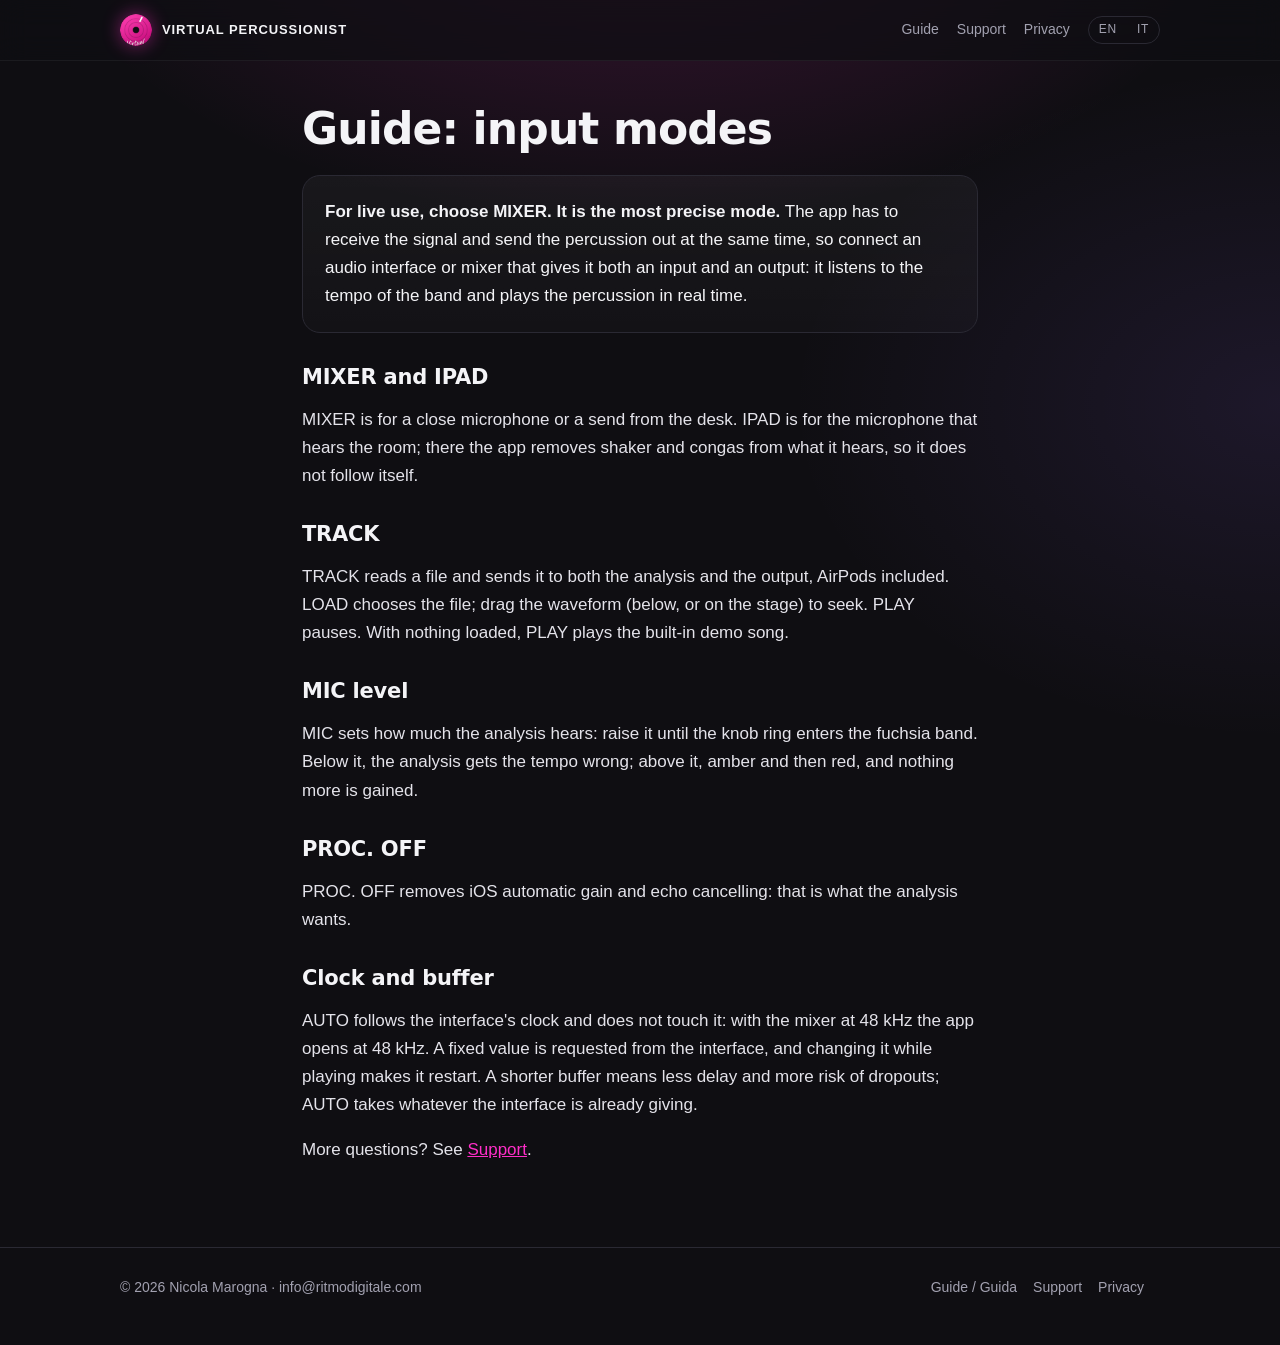
==== guide/index.html @ bab44a33 "Redesign: dark landing with logo and animated beat dots, shared style for privacy, support and guide" ====
<!doctype html>
<html lang="en">
<head>
<meta charset="utf-8">
<meta name="viewport" content="width=device-width, initial-scale=1, viewport-fit=cover">
<meta name="color-scheme" content="dark">
<meta name="theme-color" content="#0f0e12">
<title>Guide - Virtual Percussionist</title>
<meta name="description" content="How to use Virtual Percussionist: input modes, MIXER for live, levels, clock and buffer.">
<meta property="og:type" content="website">
<meta property="og:title" content="Guide - Virtual Percussionist">
<meta property="og:description" content="How to use Virtual Percussionist: input modes, MIXER for live, levels, clock and buffer.">
<meta property="og:image" content="https://virtualpercussionist.it/assets/og.png">
<meta name="twitter:card" content="summary_large_image">
<link rel="icon" type="image/png" href="../favicon.png">
<link rel="apple-touch-icon" href="../apple-touch-icon.png">
<link rel="stylesheet" href="../style.css">
<script src="../lang.js"></script>
</head>
<body>
<header class="top">
  <a class="brand" href="../"><img src="../assets/mark.png" width="32" height="32" alt=""><span>VIRTUAL PERCUSSIONIST</span></a>
  <nav>
    <a href="../guide/"><span class="en">Guide</span><span class="it">Guida</span></a>
    <a href="../support/"><span class="en">Support</span><span class="it">Assistenza</span></a>
    <a href="../privacy/">Privacy</a>
    <span class="lang"><a href="#" data-lang="en">EN</a><a href="#" data-lang="it">IT</a></span>
  </nav>
</header>
<main>
<article>
<div class="en">
  <h1>Guide: input modes</h1>
  <div class="card">
    <strong>For live use, choose MIXER. It is the most precise mode.</strong> The app has to receive the signal and send the percussion out at the same time, so connect an audio interface or mixer that gives it both an input and an output: it listens to the tempo of the band and plays the percussion in real time.
  </div>
  <h2>MIXER and IPAD</h2>
  <p>MIXER is for a close microphone or a send from the desk. IPAD is for the microphone that hears the room; there the app removes shaker and congas from what it hears, so it does not follow itself.</p>
  <h2>TRACK</h2>
  <p>TRACK reads a file and sends it to both the analysis and the output, AirPods included. LOAD chooses the file; drag the waveform (below, or on the stage) to seek. PLAY pauses. With nothing loaded, PLAY plays the built-in demo song.</p>
  <h2>MIC level</h2>
  <p>MIC sets how much the analysis hears: raise it until the knob ring enters the fuchsia band. Below it, the analysis gets the tempo wrong; above it, amber and then red, and nothing more is gained.</p>
  <h2>PROC. OFF</h2>
  <p>PROC. OFF removes iOS automatic gain and echo cancelling: that is what the analysis wants.</p>
  <h2>Clock and buffer</h2>
  <p>AUTO follows the interface's clock and does not touch it: with the mixer at 48 kHz the app opens at 48 kHz. A fixed value is requested from the interface, and changing it while playing makes it restart. A shorter buffer means less delay and more risk of dropouts; AUTO takes whatever the interface is already giving.</p>
  <p>More questions? See <a href="../support/">Support</a>.</p>
</div>
<div class="it">
  <h1>Guida: modalità d'ingresso</h1>
  <div class="card">
    <strong>Per il live scegli MIXER. È la modalità più precisa.</strong> L'app deve ricevere il segnale e inviare il suono delle percussioni nello stesso momento, quindi collega un'interfaccia audio o un mixer che le dia sia un ingresso sia un'uscita: ascolta il tempo della band e manda le percussioni in tempo reale.
  </div>
  <h2>MIXER e IPAD</h2>
  <p>MIXER è per un microfono vicino o una mandata del banco. IPAD è per il microfono che sente la stanza; qui l'app toglie shaker e conga da quello che ascolta, per non seguire se stessa.</p>
  <h2>BRANO</h2>
  <p>BRANO legge un file e lo manda sia all'analisi sia all'uscita, anche nelle AirPods. CARICA sceglie il file; l'onda (sotto, o sul palco) si trascina per saltare. PLAY mette in pausa. Con niente caricato, PLAY suona il brano di prova incluso.</p>
  <h2>Livello MIC</h2>
  <p>MIC regola quanto sente l'analisi: alzalo finché l'anello del knob entra nella fascia fucsia. Sotto, l'analisi sbaglia il tempo; sopra, ambra e poi rosso, e non guadagna più niente.</p>
  <h2>ELAB. OFF</h2>
  <p>ELAB. OFF toglie guadagno automatico ed eco di iOS: è quello che vuole l'analisi.</p>
  <h2>Clock e buffer</h2>
  <p>AUTO segue il clock dell'interfaccia e non lo tocca: con il mixer a 48 kHz l'app si apre a 48 kHz. Un valore fisso lo chiede all'interfaccia, e cambiarlo mentre suona la fa ripartire. Un buffer più corto significa meno ritardo e più rischio di buchi; AUTO prende quello che l'interfaccia sta già dando.</p>
  <p>Altre domande? Vedi <a href="../support/">Assistenza</a>.</p>
</div>
</article>
</main>
<footer>
  <div>&copy; 2026 Nicola Marogna &middot; <a href="mailto:info@ritmodigitale.com">info@ritmodigitale.com</a></div>
  <div><a href="../guide/">Guide / Guida</a><a href="../support/">Support</a><a href="../privacy/">Privacy</a></div>
</footer>
</body>
</html>
---- style.css ----
:root {
  --bg:#0f0e12; --bg2:#14131a; --panel:#18171f; --line:#2a2933; --text:#f4f4f7; --mute:#a2a1b0;
  --brand:#ff2ec8; --brand-dim:#a3197f; --violet:#9b6bff; --green:#34d17a;
  --radius:18px;
}
* { box-sizing: border-box; }
html { -webkit-text-size-adjust:100%; scroll-behavior:smooth; background:var(--bg); }
body { margin:0; color:var(--text); background:var(--bg);
  font:17px/1.65 -apple-system,BlinkMacSystemFont,"SF Pro Text","Segoe UI",Roboto,Helvetica,Arial,sans-serif;
  background-image:
    radial-gradient(900px 520px at 50% -140px, rgba(255,46,200,.20), transparent 70%),
    radial-gradient(700px 480px at 100% 30%, rgba(155,107,255,.10), transparent 70%); background-repeat:no-repeat; }
a { color:var(--brand); }
img { max-width:100%; height:auto; }
.wrap { max-width:1040px; margin:0 auto; padding:0 22px; }

/* header */
.top { position:sticky; top:0; z-index:5; display:flex; align-items:center; justify-content:space-between; gap:16px;
  padding:14px max(22px,calc((100vw - 1040px)/2)); background:rgba(15,14,18,.72); backdrop-filter:blur(14px); -webkit-backdrop-filter:blur(14px);
  border-bottom:1px solid rgba(255,255,255,.06); }
.brand { display:flex; align-items:center; gap:10px; color:var(--text); text-decoration:none; font-weight:700; letter-spacing:.07em; font-size:13px; }
.brand img { border-radius:50%; box-shadow:0 0 18px rgba(255,46,200,.45); }
.top nav { display:flex; align-items:center; gap:18px; font-size:14px; }
.top nav a { color:var(--mute); text-decoration:none; }
.top nav a:hover { color:var(--text); }
.lang { display:inline-flex; border:1px solid var(--line); border-radius:999px; overflow:hidden; }
.lang a { padding:3px 10px; font-size:12px; letter-spacing:.06em; }
.lang a:hover { background:rgba(255,255,255,.06); }
@media (max-width:620px){ .top nav a:not([data-lang]) { display:none; } .brand span { font-size:11px; } }

/* hero */
.hero { text-align:center; padding:44px 0 28px; position:relative; }
.logo { width:min(520px,86vw); aspect-ratio:1; margin:0 auto; display:block;
  -webkit-mask-image:radial-gradient(closest-side,#000 74%,transparent 100%); mask-image:radial-gradient(closest-side,#000 74%,transparent 100%);
  animation:breathe 4.5s ease-in-out infinite; }
@keyframes breathe { 0%,100% { filter:drop-shadow(0 0 34px rgba(255,46,200,.22)); transform:scale(1); }
                     50%     { filter:drop-shadow(0 0 60px rgba(255,46,200,.42)); transform:scale(1.015); } }

/* the four quarters: a ball hopping across them, as in the app's launch screen (125 BPM) */
.beats { --step:58px; position:relative; width:calc(var(--step)*3 + 18px); height:64px; margin:-34px auto 8px; }
.beats i { position:absolute; bottom:8px; width:14px; height:14px; border-radius:50%; background:rgba(255,255,255,.14);
  animation:pulse 1.92s linear infinite; }
.beats i:nth-child(1) { left:0; width:18px; height:18px; bottom:6px; animation-delay:0s; }
.beats i:nth-child(2) { left:var(--step); animation-delay:.48s; }
.beats i:nth-child(3) { left:calc(var(--step)*2); animation-delay:.96s; }
.beats i:nth-child(4) { left:calc(var(--step)*3); animation-delay:1.44s; }
@keyframes pulse { 0% { background:var(--brand); box-shadow:0 0 22px var(--brand); transform:scale(1.55); }
                   22%,100% { background:rgba(255,255,255,.14); box-shadow:none; transform:scale(1); } }
.ball-x { position:absolute; left:0; bottom:8px; width:14px; height:14px; animation:ballx 1.92s linear infinite; }
.ball { display:block; width:14px; height:14px; border-radius:50%; background:#fff; box-shadow:0 0 16px 4px rgba(255,46,200,.75); animation:bounce .48s infinite; }
@keyframes ballx { 0% { transform:translateX(0); animation-timing-function:ease-in-out; }
                   25% { transform:translateX(var(--step)); animation-timing-function:ease-in-out; }
                   50% { transform:translateX(calc(var(--step)*2)); animation-timing-function:ease-in-out; }
                   75% { transform:translateX(calc(var(--step)*3)); animation-timing-function:ease-in-out; }
                   100% { transform:translateX(0); } }
@keyframes bounce { 0% { transform:translateY(0); animation-timing-function:cubic-bezier(.2,.7,.4,1); }
                    50% { transform:translateY(-28px); animation-timing-function:cubic-bezier(.6,0,.8,.3); }
                    100% { transform:translateY(0); } }
h1 { font:800 clamp(34px,6.4vw,60px)/1.08 "Futura","Avenir Next","SF Pro Display",system-ui,sans-serif; letter-spacing:-.02em; margin:26px auto 14px; max-width:16ch; }
h1 em { font-style:normal; background:linear-gradient(90deg,var(--brand),var(--violet)); -webkit-background-clip:text; background-clip:text; color:transparent; }
.lead { color:var(--mute); font-size:clamp(18px,2.4vw,22px); max-width:34em; margin:0 auto 26px; }
.cta { display:inline-flex; align-items:center; gap:10px; padding:14px 26px; border-radius:999px; font-weight:700; text-decoration:none; color:#fff;
  background:linear-gradient(180deg,#ff4fd2,#e0129f); box-shadow:0 10px 34px rgba(255,46,200,.38),inset 0 1px 0 rgba(255,255,255,.35); }
.chips { display:flex; flex-wrap:wrap; gap:10px; justify-content:center; margin:22px 0 0; padding:0; list-style:none; }
.chips li { padding:6px 14px; border:1px solid var(--line); border-radius:999px; color:var(--mute); font-size:14px; background:rgba(255,255,255,.02); }

/* sections */
section { padding:46px 0; }
.eyebrow { color:var(--brand); font-weight:700; letter-spacing:.14em; font-size:12px; text-transform:uppercase; margin:0 0 10px; }
h2 { font:800 clamp(26px,4vw,38px)/1.15 "Futura","Avenir Next",system-ui,sans-serif; letter-spacing:-.01em; margin:0 0 12px; }
.sub { color:var(--mute); max-width:40em; margin:0 0 26px; }
.grid { display:grid; gap:16px; grid-template-columns:repeat(auto-fit,minmax(240px,1fr)); }
.card { background:linear-gradient(180deg,rgba(255,255,255,.045),rgba(255,255,255,.015)); border:1px solid var(--line); border-radius:var(--radius); padding:22px; }
.card h3 { margin:14px 0 6px; font-size:19px; }
.card p { margin:0; color:var(--mute); font-size:16px; }
.ico { width:46px; height:46px; border-radius:13px; display:grid; place-items:center; background:rgba(255,46,200,.12); border:1px solid rgba(255,46,200,.35); }
.ico svg { width:24px; height:24px; stroke:var(--brand); fill:none; stroke-width:1.8; stroke-linecap:round; stroke-linejoin:round; }

/* live / mixer feature */
.live { border-radius:24px; padding:30px 26px; border:1px solid rgba(255,46,200,.35);
  background:radial-gradient(600px 260px at 15% 0%, rgba(255,46,200,.16), transparent 70%), linear-gradient(180deg,#1b1721,#141219); }
.flow { display:flex; align-items:center; gap:0; margin:26px 0 8px; flex-wrap:nowrap; }
.node { flex:0 0 auto; padding:12px 16px; border:1px solid var(--line); border-radius:14px; background:var(--panel); text-align:center; font-weight:700; font-size:13px; letter-spacing:.06em; }
.node small { display:block; color:var(--mute); font-weight:500; letter-spacing:0; font-size:12px; }
.node.app { border-color:var(--brand); box-shadow:0 0 26px rgba(255,46,200,.28); }
.wire { position:relative; flex:1 1 40px; height:2px; background:linear-gradient(90deg,rgba(255,255,255,.12),rgba(255,255,255,.12)); margin:0 4px; min-width:24px; }
.wire::after { content:""; position:absolute; top:-3px; left:0; width:8px; height:8px; border-radius:50%; background:var(--brand); box-shadow:0 0 12px var(--brand); animation:run 1.9s linear infinite; }
.wire.out::after { animation-delay:.95s; }
@keyframes run { from { left:0; opacity:0; } 10% { opacity:1; } 90% { opacity:1; } to { left:calc(100% - 8px); opacity:0; } }
@media (max-width:560px){ .flow { flex-direction:column; } .wire { width:2px; min-width:0; height:34px; flex:none; margin:4px 0; }
  .wire::after { top:0; left:-3px; animation:runy 1.9s linear infinite; } @keyframes runy { from { top:0; opacity:0; } 10% { opacity:1; } 90% { opacity:1; } to { top:calc(100% - 8px); opacity:0; } } }

.steps { counter-reset:s; display:grid; gap:16px; grid-template-columns:repeat(auto-fit,minmax(220px,1fr)); padding:0; list-style:none; margin:0; }
.steps li { counter-increment:s; position:relative; padding:20px 20px 20px 66px; border:1px solid var(--line); border-radius:var(--radius); background:rgba(255,255,255,.02); }
.steps li::before { content:counter(s); position:absolute; left:18px; top:18px; width:34px; height:34px; border-radius:50%; display:grid; place-items:center; font-weight:800; color:#fff; background:linear-gradient(180deg,#ff4fd2,#e0129f); }
.steps b { display:block; margin-bottom:2px; }
.steps span { color:var(--mute); font-size:15.5px; }

.plans { display:grid; gap:16px; grid-template-columns:repeat(auto-fit,minmax(220px,1fr)); }
.plan { border:1px solid var(--line); border-radius:var(--radius); padding:22px; background:rgba(255,255,255,.02); }
.plan.best { border-color:var(--brand); box-shadow:0 0 34px rgba(255,46,200,.18); }
.plan h3 { margin:0 0 6px; }
.plan p { margin:0; color:var(--mute); font-size:16px; }
.tag { display:inline-block; background:var(--brand); color:#fff; border-radius:999px; font-size:11px; font-weight:800; letter-spacing:.08em; padding:3px 10px; margin-bottom:10px; }

/* text pages */
article { max-width:720px; margin:0 auto; padding:34px 22px 10px; }
article h1 { font-size:clamp(30px,5vw,44px); text-align:left; max-width:none; margin:10px 0 8px; }
article h2 { font-size:21px; margin:32px 0 6px; }
article p, article li { color:#e4e3ea; }
article .lead { margin:0 0 22px; max-width:none; text-align:left; }
article .card { margin:22px 0; }
.updated { color:var(--mute); font-size:14px; }

footer { margin-top:56px; padding:28px max(22px,calc((100vw - 1040px)/2)) 46px; border-top:1px solid var(--line); color:var(--mute); font-size:14px;
  display:flex; justify-content:space-between; gap:14px; flex-wrap:wrap; }
footer a { color:var(--mute); text-decoration:none; margin-right:16px; }
footer a:hover { color:var(--text); }

/* language: both shown without JavaScript; the script keeps the device's one */
html.js .en, html.js .it { display:none; }
html.js.lang-en .en, html.js.lang-it .it { display:revert; }

@media (prefers-reduced-motion:reduce) { *, *::before, *::after { animation:none !important; } .beats i:nth-child(1) { background:var(--brand); } }
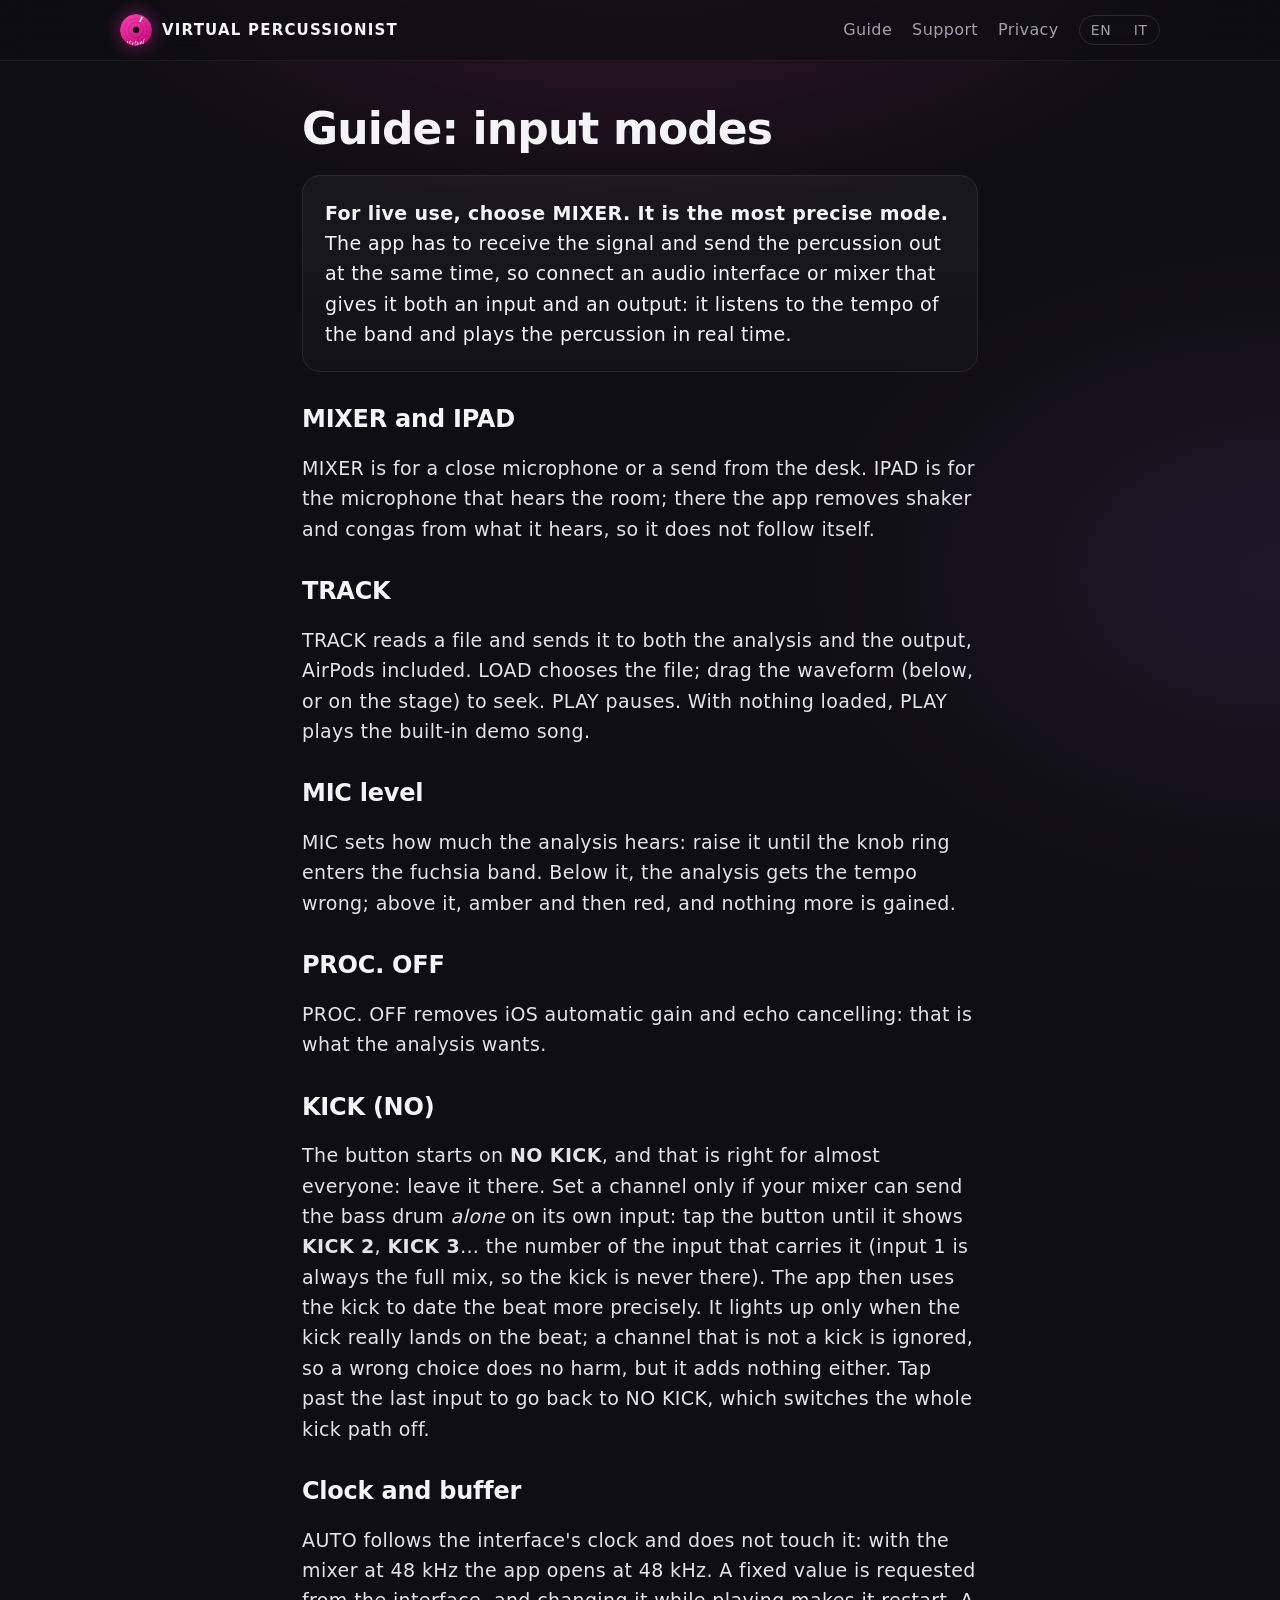
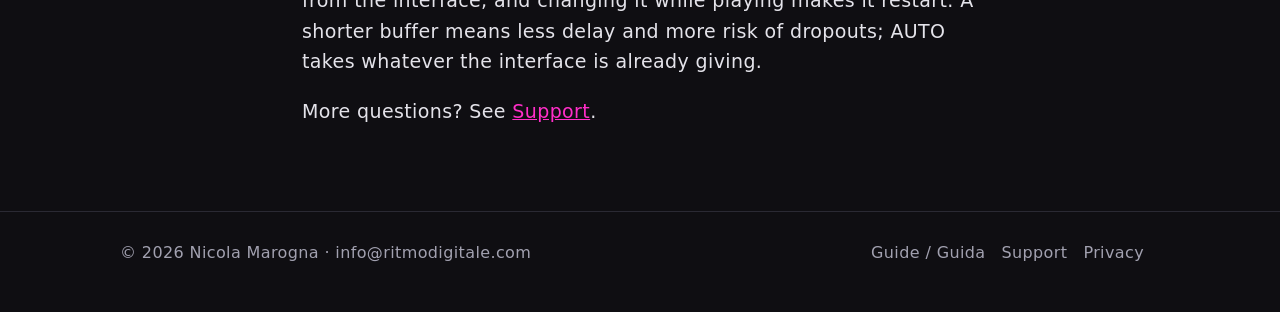
==== commit 522fe4aa: "site: privacy publisher RitmoDigitale; guide: KICK/CASSA section" ====
--- a/guide/index.html
+++ b/guide/index.html
@@ -42,6 +42,8 @@
   <p>MIC sets how much the analysis hears: raise it until the knob ring enters the fuchsia band. Below it, the analysis gets the tempo wrong; above it, amber and then red, and nothing more is gained.</p>
   <h2>PROC. OFF</h2>
   <p>PROC. OFF removes iOS automatic gain and echo cancelling: that is what the analysis wants.</p>
+  <h2>KICK (NO)</h2>
+  <p>The button starts on <strong>NO KICK</strong>, and that is right for almost everyone: leave it there. Set a channel only if your mixer can send the bass drum <em>alone</em> on its own input: tap the button until it shows <strong>KICK 2</strong>, <strong>KICK 3</strong>&hellip; the number of the input that carries it (input 1 is always the full mix, so the kick is never there). The app then uses the kick to date the beat more precisely. It lights up only when the kick really lands on the beat; a channel that is not a kick is ignored, so a wrong choice does no harm, but it adds nothing either. Tap past the last input to go back to NO KICK, which switches the whole kick path off.</p>
   <h2>Clock and buffer</h2>
   <p>AUTO follows the interface's clock and does not touch it: with the mixer at 48 kHz the app opens at 48 kHz. A fixed value is requested from the interface, and changing it while playing makes it restart. A shorter buffer means less delay and more risk of dropouts; AUTO takes whatever the interface is already giving.</p>
   <p>More questions? See <a href="../support/">Support</a>.</p>
@@ -59,6 +61,8 @@
   <p>MIC regola quanto sente l'analisi: alzalo finché l'anello del knob entra nella fascia fucsia. Sotto, l'analisi sbaglia il tempo; sopra, ambra e poi rosso, e non guadagna più niente.</p>
   <h2>ELAB. OFF</h2>
   <p>ELAB. OFF toglie guadagno automatico ed eco di iOS: è quello che vuole l'analisi.</p>
+  <h2>CASSA (NO)</h2>
+  <p>Il pulsante parte su <strong>CASSA NO</strong>, ed è la scelta giusta per quasi tutti: lascialo così. Imposta un canale solo se il tuo mixer può mandare la cassa <em>da sola</em> su un ingresso dedicato: tocca il pulsante finché compare <strong>CASSA 2</strong>, <strong>CASSA 3</strong>&hellip; con il numero dell'ingresso che la porta (l'ingresso 1 è sempre il mix completo, quindi la cassa non è mai lì). L'app usa allora la cassa per datare il battito con più precisione. Si accende solo quando la cassa cade davvero sul battito; un canale che non è una cassa viene ignorato, quindi una scelta sbagliata non fa danni, ma non aggiunge nulla. Oltre l'ultimo ingresso si torna a CASSA NO, che spegne tutto il percorso della cassa.</p>
   <h2>Clock e buffer</h2>
   <p>AUTO segue il clock dell'interfaccia e non lo tocca: con il mixer a 48 kHz l'app si apre a 48 kHz. Un valore fisso lo chiede all'interfaccia, e cambiarlo mentre suona la fa ripartire. Un buffer più corto significa meno ritardo e più rischio di buchi; AUTO prende quello che l'interfaccia sta già dando.</p>
   <p>Altre domande? Vedi <a href="../support/">Assistenza</a>.</p>
--- a/style.css
+++ b/style.css
@@ -1,4 +1,13 @@
+/* The app's faces, in the app's order of preference (Source/UI/MainComponentShared.h:
+   Futura Condensed Medium, Avenir Next Condensed, DIN Condensed, Arial Narrow; Futura
+   Bold for the BPM). They are system fonts on Apple devices; elsewhere the stack
+   falls through to a narrow or heavy sans. */
+@font-face { font-family:"VPCond"; font-weight:400 700;
+  src: local("Futura Condensed Medium"), local("Futura-CondensedMedium"), local("Avenir Next Condensed Medium"),
+       local("AvenirNextCondensed-Medium"), local("DIN Condensed"), local("DINCondensed-Bold"), local("Arial Narrow"), local("ArialNarrow"); }
 :root {
+  --font-ui:"VPCond","Futura","Avenir Next Condensed","DIN Condensed","Arial Narrow",system-ui,-apple-system,sans-serif;
+  --font-display:"Futura","Futura-Bold","Avenir Next","Century Gothic",system-ui,-apple-system,sans-serif;
   --bg:#0f0e12; --bg2:#14131a; --panel:#18171f; --line:#2a2933; --text:#f4f4f7; --mute:#a2a1b0;
   --brand:#ff2ec8; --brand-dim:#a3197f; --violet:#9b6bff; --green:#34d17a;
   --radius:18px;
@@ -6,25 +15,25 @@
 * { box-sizing: border-box; }
 html { -webkit-text-size-adjust:100%; scroll-behavior:smooth; background:var(--bg); }
 body { margin:0; color:var(--text); background:var(--bg);
-  font:17px/1.65 -apple-system,BlinkMacSystemFont,"SF Pro Text","Segoe UI",Roboto,Helvetica,Arial,sans-serif;
+  font:19px/1.6 var(--font-ui); letter-spacing:.02em;
   background-image:
     radial-gradient(900px 520px at 50% -140px, rgba(255,46,200,.20), transparent 70%),
     radial-gradient(700px 480px at 100% 30%, rgba(155,107,255,.10), transparent 70%); background-repeat:no-repeat; }
 a { color:var(--brand); }
 img { max-width:100%; height:auto; }
-.wrap { max-width:1040px; margin:0 auto; padding:0 22px; }
+.wrap { max-width:1040px; margin:0 auto; padding-left:22px; padding-right:22px; }
 
 /* header */
 .top { position:sticky; top:0; z-index:5; display:flex; align-items:center; justify-content:space-between; gap:16px;
   padding:14px max(22px,calc((100vw - 1040px)/2)); background:rgba(15,14,18,.72); backdrop-filter:blur(14px); -webkit-backdrop-filter:blur(14px);
   border-bottom:1px solid rgba(255,255,255,.06); }
-.brand { display:flex; align-items:center; gap:10px; color:var(--text); text-decoration:none; font-weight:700; letter-spacing:.07em; font-size:13px; }
+.brand { display:flex; align-items:center; gap:10px; color:var(--text); text-decoration:none; font-weight:700; letter-spacing:.08em; font-size:15px; }
 .brand img { border-radius:50%; box-shadow:0 0 18px rgba(255,46,200,.45); }
-.top nav { display:flex; align-items:center; gap:18px; font-size:14px; }
+.top nav { display:flex; align-items:center; gap:20px; font-size:16px; }
 .top nav a { color:var(--mute); text-decoration:none; }
 .top nav a:hover { color:var(--text); }
 .lang { display:inline-flex; border:1px solid var(--line); border-radius:999px; overflow:hidden; }
-.lang a { padding:3px 10px; font-size:12px; letter-spacing:.06em; }
+.lang a { padding:3px 11px; font-size:14px; letter-spacing:.06em; }
 .lang a:hover { background:rgba(255,255,255,.06); }
 @media (max-width:620px){ .top nav a:not([data-lang]) { display:none; } .brand span { font-size:11px; } }
 
@@ -56,23 +65,24 @@
 @keyframes bounce { 0% { transform:translateY(0); animation-timing-function:cubic-bezier(.2,.7,.4,1); }
                     50% { transform:translateY(-28px); animation-timing-function:cubic-bezier(.6,0,.8,.3); }
                     100% { transform:translateY(0); } }
-h1 { font:800 clamp(34px,6.4vw,60px)/1.08 "Futura","Avenir Next","SF Pro Display",system-ui,sans-serif; letter-spacing:-.02em; margin:26px auto 14px; max-width:16ch; }
+h1 { font:700 clamp(34px,6.4vw,60px)/1.08 var(--font-display); letter-spacing:-.02em; margin:26px auto 14px; max-width:16ch; }
 h1 em { font-style:normal; background:linear-gradient(90deg,var(--brand),var(--violet)); -webkit-background-clip:text; background-clip:text; color:transparent; }
-.lead { color:var(--mute); font-size:clamp(18px,2.4vw,22px); max-width:34em; margin:0 auto 26px; }
+.lead { color:var(--mute); font-size:clamp(20px,2.6vw,24px); max-width:34em; margin:0 auto 26px; }
 .cta { display:inline-flex; align-items:center; gap:10px; padding:14px 26px; border-radius:999px; font-weight:700; text-decoration:none; color:#fff;
   background:linear-gradient(180deg,#ff4fd2,#e0129f); box-shadow:0 10px 34px rgba(255,46,200,.38),inset 0 1px 0 rgba(255,255,255,.35); }
 .chips { display:flex; flex-wrap:wrap; gap:10px; justify-content:center; margin:22px 0 0; padding:0; list-style:none; }
-.chips li { padding:6px 14px; border:1px solid var(--line); border-radius:999px; color:var(--mute); font-size:14px; background:rgba(255,255,255,.02); }
+.chips li { padding:6px 16px; border:1px solid var(--line); border-radius:999px; color:var(--mute); font-size:16px; background:rgba(255,255,255,.02); }
 
 /* sections */
-section { padding:46px 0; }
-.eyebrow { color:var(--brand); font-weight:700; letter-spacing:.14em; font-size:12px; text-transform:uppercase; margin:0 0 10px; }
-h2 { font:800 clamp(26px,4vw,38px)/1.15 "Futura","Avenir Next",system-ui,sans-serif; letter-spacing:-.01em; margin:0 0 12px; }
+section { padding:58px 0 18px; }
+.hero { padding-top:44px; }
+.eyebrow { color:var(--brand); font-weight:700; letter-spacing:.16em; font-size:14px; text-transform:uppercase; margin:0 0 10px; }
+h2 { font:700 clamp(26px,4vw,38px)/1.15 var(--font-display); letter-spacing:-.01em; margin:0 0 12px; }
 .sub { color:var(--mute); max-width:40em; margin:0 0 26px; }
 .grid { display:grid; gap:16px; grid-template-columns:repeat(auto-fit,minmax(240px,1fr)); }
 .card { background:linear-gradient(180deg,rgba(255,255,255,.045),rgba(255,255,255,.015)); border:1px solid var(--line); border-radius:var(--radius); padding:22px; }
-.card h3 { margin:14px 0 6px; font-size:19px; }
-.card p { margin:0; color:var(--mute); font-size:16px; }
+.card h3 { margin:14px 0 6px; font-size:23px; font-family:var(--font-display); font-weight:700; letter-spacing:0; }
+.card p { margin:0; color:var(--mute); font-size:18px; }
 .ico { width:46px; height:46px; border-radius:13px; display:grid; place-items:center; background:rgba(255,46,200,.12); border:1px solid rgba(255,46,200,.35); }
 .ico svg { width:24px; height:24px; stroke:var(--brand); fill:none; stroke-width:1.8; stroke-linecap:round; stroke-linejoin:round; }
 
@@ -80,8 +90,8 @@
 .live { border-radius:24px; padding:30px 26px; border:1px solid rgba(255,46,200,.35);
   background:radial-gradient(600px 260px at 15% 0%, rgba(255,46,200,.16), transparent 70%), linear-gradient(180deg,#1b1721,#141219); }
 .flow { display:flex; align-items:center; gap:0; margin:26px 0 8px; flex-wrap:nowrap; }
-.node { flex:0 0 auto; padding:12px 16px; border:1px solid var(--line); border-radius:14px; background:var(--panel); text-align:center; font-weight:700; font-size:13px; letter-spacing:.06em; }
-.node small { display:block; color:var(--mute); font-weight:500; letter-spacing:0; font-size:12px; }
+.node { flex:0 0 auto; padding:12px 16px; border:1px solid var(--line); border-radius:14px; background:var(--panel); text-align:center; font-weight:700; font-size:15px; letter-spacing:.08em; }
+.node small { display:block; color:var(--mute); font-weight:500; letter-spacing:.02em; font-size:14px; }
 .node.app { border-color:var(--brand); box-shadow:0 0 26px rgba(255,46,200,.28); }
 .wire { position:relative; flex:1 1 40px; height:2px; background:linear-gradient(90deg,rgba(255,255,255,.12),rgba(255,255,255,.12)); margin:0 4px; min-width:24px; }
 .wire::after { content:""; position:absolute; top:-3px; left:0; width:8px; height:8px; border-radius:50%; background:var(--brand); box-shadow:0 0 12px var(--brand); animation:run 1.9s linear infinite; }
@@ -93,26 +103,26 @@
 .steps { counter-reset:s; display:grid; gap:16px; grid-template-columns:repeat(auto-fit,minmax(220px,1fr)); padding:0; list-style:none; margin:0; }
 .steps li { counter-increment:s; position:relative; padding:20px 20px 20px 66px; border:1px solid var(--line); border-radius:var(--radius); background:rgba(255,255,255,.02); }
 .steps li::before { content:counter(s); position:absolute; left:18px; top:18px; width:34px; height:34px; border-radius:50%; display:grid; place-items:center; font-weight:800; color:#fff; background:linear-gradient(180deg,#ff4fd2,#e0129f); }
-.steps b { display:block; margin-bottom:2px; }
-.steps span { color:var(--mute); font-size:15.5px; }
+.steps b { display:block; margin-bottom:2px; font-size:21px; font-family:var(--font-display); letter-spacing:0; }
+.steps span { color:var(--mute); font-size:18px; }
 
 .plans { display:grid; gap:16px; grid-template-columns:repeat(auto-fit,minmax(220px,1fr)); }
 .plan { border:1px solid var(--line); border-radius:var(--radius); padding:22px; background:rgba(255,255,255,.02); }
 .plan.best { border-color:var(--brand); box-shadow:0 0 34px rgba(255,46,200,.18); }
-.plan h3 { margin:0 0 6px; }
-.plan p { margin:0; color:var(--mute); font-size:16px; }
-.tag { display:inline-block; background:var(--brand); color:#fff; border-radius:999px; font-size:11px; font-weight:800; letter-spacing:.08em; padding:3px 10px; margin-bottom:10px; }
+.plan h3 { margin:0 0 6px; font-size:24px; font-family:var(--font-display); font-weight:700; letter-spacing:0; }
+.plan p { margin:0; color:var(--mute); font-size:18px; }
+.tag { display:inline-block; background:var(--brand); color:#fff; border-radius:999px; font-size:13px; font-weight:800; letter-spacing:.08em; padding:3px 10px; margin-bottom:10px; }
 
 /* text pages */
 article { max-width:720px; margin:0 auto; padding:34px 22px 10px; }
 article h1 { font-size:clamp(30px,5vw,44px); text-align:left; max-width:none; margin:10px 0 8px; }
-article h2 { font-size:21px; margin:32px 0 6px; }
+article h2 { font-size:24px; margin:34px 0 6px; }
 article p, article li { color:#e4e3ea; }
 article .lead { margin:0 0 22px; max-width:none; text-align:left; }
 article .card { margin:22px 0; }
-.updated { color:var(--mute); font-size:14px; }
+.updated { color:var(--mute); font-size:16px; }
 
-footer { margin-top:56px; padding:28px max(22px,calc((100vw - 1040px)/2)) 46px; border-top:1px solid var(--line); color:var(--mute); font-size:14px;
+footer { margin-top:56px; padding:28px max(22px,calc((100vw - 1040px)/2)) 46px; border-top:1px solid var(--line); color:var(--mute); font-size:16px;
   display:flex; justify-content:space-between; gap:14px; flex-wrap:wrap; }
 footer a { color:var(--mute); text-decoration:none; margin-right:16px; }
 footer a:hover { color:var(--text); }
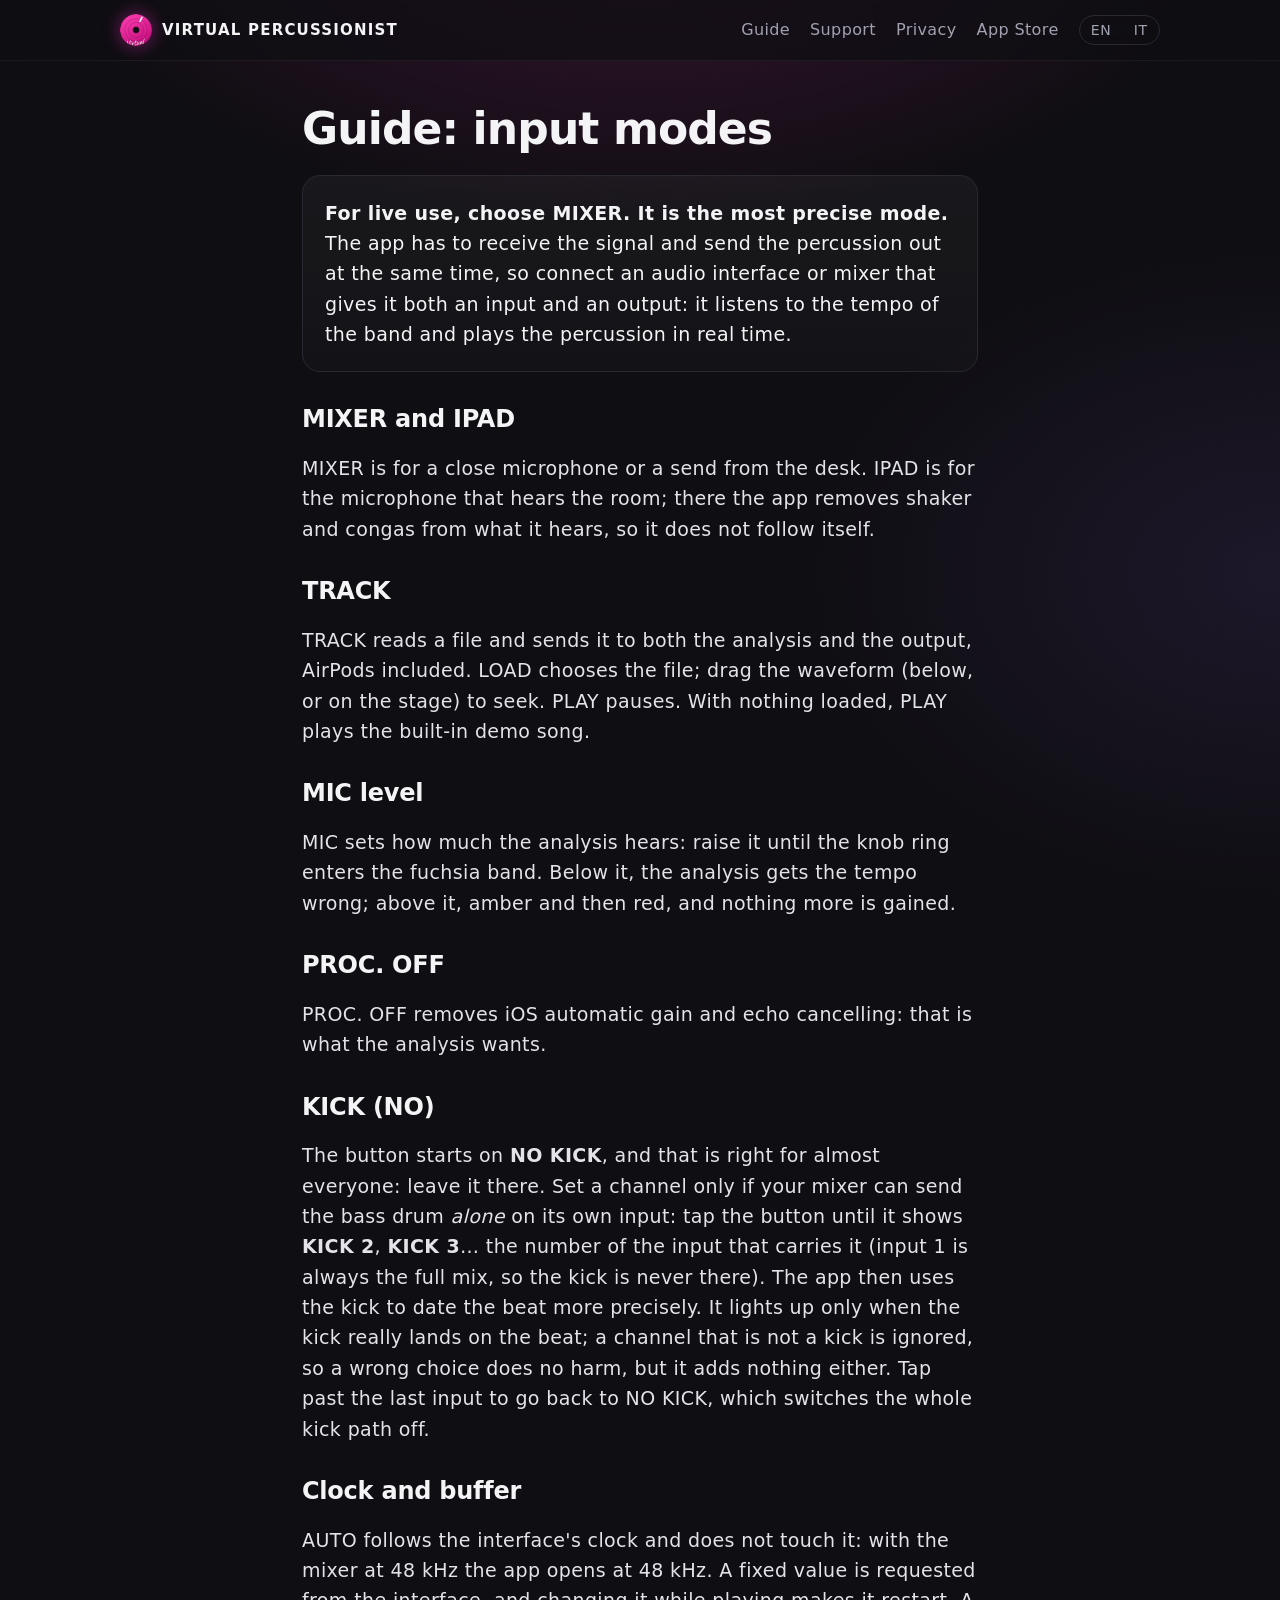
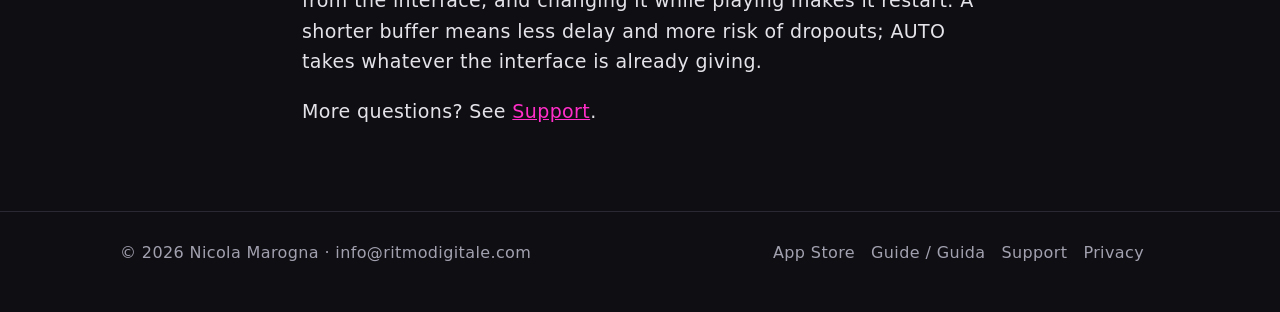
==== commit a1e6334f: "site: add the App Store link in the badge, nav and footer Co-authored-by: Cursor <cursoragent@cursor" ====
--- a/guide/index.html
+++ b/guide/index.html
@@ -24,6 +24,7 @@
     <a href="../guide/"><span class="en">Guide</span><span class="it">Guida</span></a>
     <a href="../support/"><span class="en">Support</span><span class="it">Assistenza</span></a>
     <a href="../privacy/">Privacy</a>
+    <a class="store-link" href="https://apps.apple.com/app/id6823639065">App Store</a>
     <span class="lang"><a href="#" data-lang="en">EN</a><a href="#" data-lang="it">IT</a></span>
   </nav>
 </header>
@@ -71,7 +72,7 @@
 </main>
 <footer>
   <div>&copy; 2026 Nicola Marogna &middot; <a href="mailto:info@ritmodigitale.com">info@ritmodigitale.com</a></div>
-  <div><a href="../guide/">Guide / Guida</a><a href="../support/">Support</a><a href="../privacy/">Privacy</a></div>
+  <div><a href="https://apps.apple.com/app/id6823639065">App Store</a><a href="../guide/">Guide / Guida</a><a href="../support/">Support</a><a href="../privacy/">Privacy</a></div>
 </footer>
 </body>
 </html>
--- a/style.css
+++ b/style.css
@@ -35,7 +35,7 @@
 .lang { display:inline-flex; border:1px solid var(--line); border-radius:999px; overflow:hidden; }
 .lang a { padding:3px 11px; font-size:14px; letter-spacing:.06em; }
 .lang a:hover { background:rgba(255,255,255,.06); }
-@media (max-width:620px){ .top nav a:not([data-lang]) { display:none; } .brand span { font-size:11px; } }
+@media (max-width:620px){ .top nav a:not([data-lang]):not(.store-link) { display:none; } .brand span { font-size:11px; } }
 
 /* hero */
 .hero { text-align:center; padding:44px 0 28px; position:relative; }
@@ -70,6 +70,9 @@
 .lead { color:var(--mute); font-size:clamp(20px,2.6vw,24px); max-width:34em; margin:0 auto 26px; }
 .cta { display:inline-flex; align-items:center; gap:10px; padding:14px 26px; border-radius:999px; font-weight:700; text-decoration:none; color:#fff;
   background:linear-gradient(180deg,#ff4fd2,#e0129f); box-shadow:0 10px 34px rgba(255,46,200,.38),inset 0 1px 0 rgba(255,255,255,.35); }
+.store { margin:22px 0 0; text-align:center; }
+.store a { display:inline-block; line-height:0; }
+.store img { height:54px; width:auto; }
 .chips { display:flex; flex-wrap:wrap; gap:10px; justify-content:center; margin:22px 0 0; padding:0; list-style:none; }
 .chips li { padding:6px 16px; border:1px solid var(--line); border-radius:999px; color:var(--mute); font-size:16px; background:rgba(255,255,255,.02); }
 
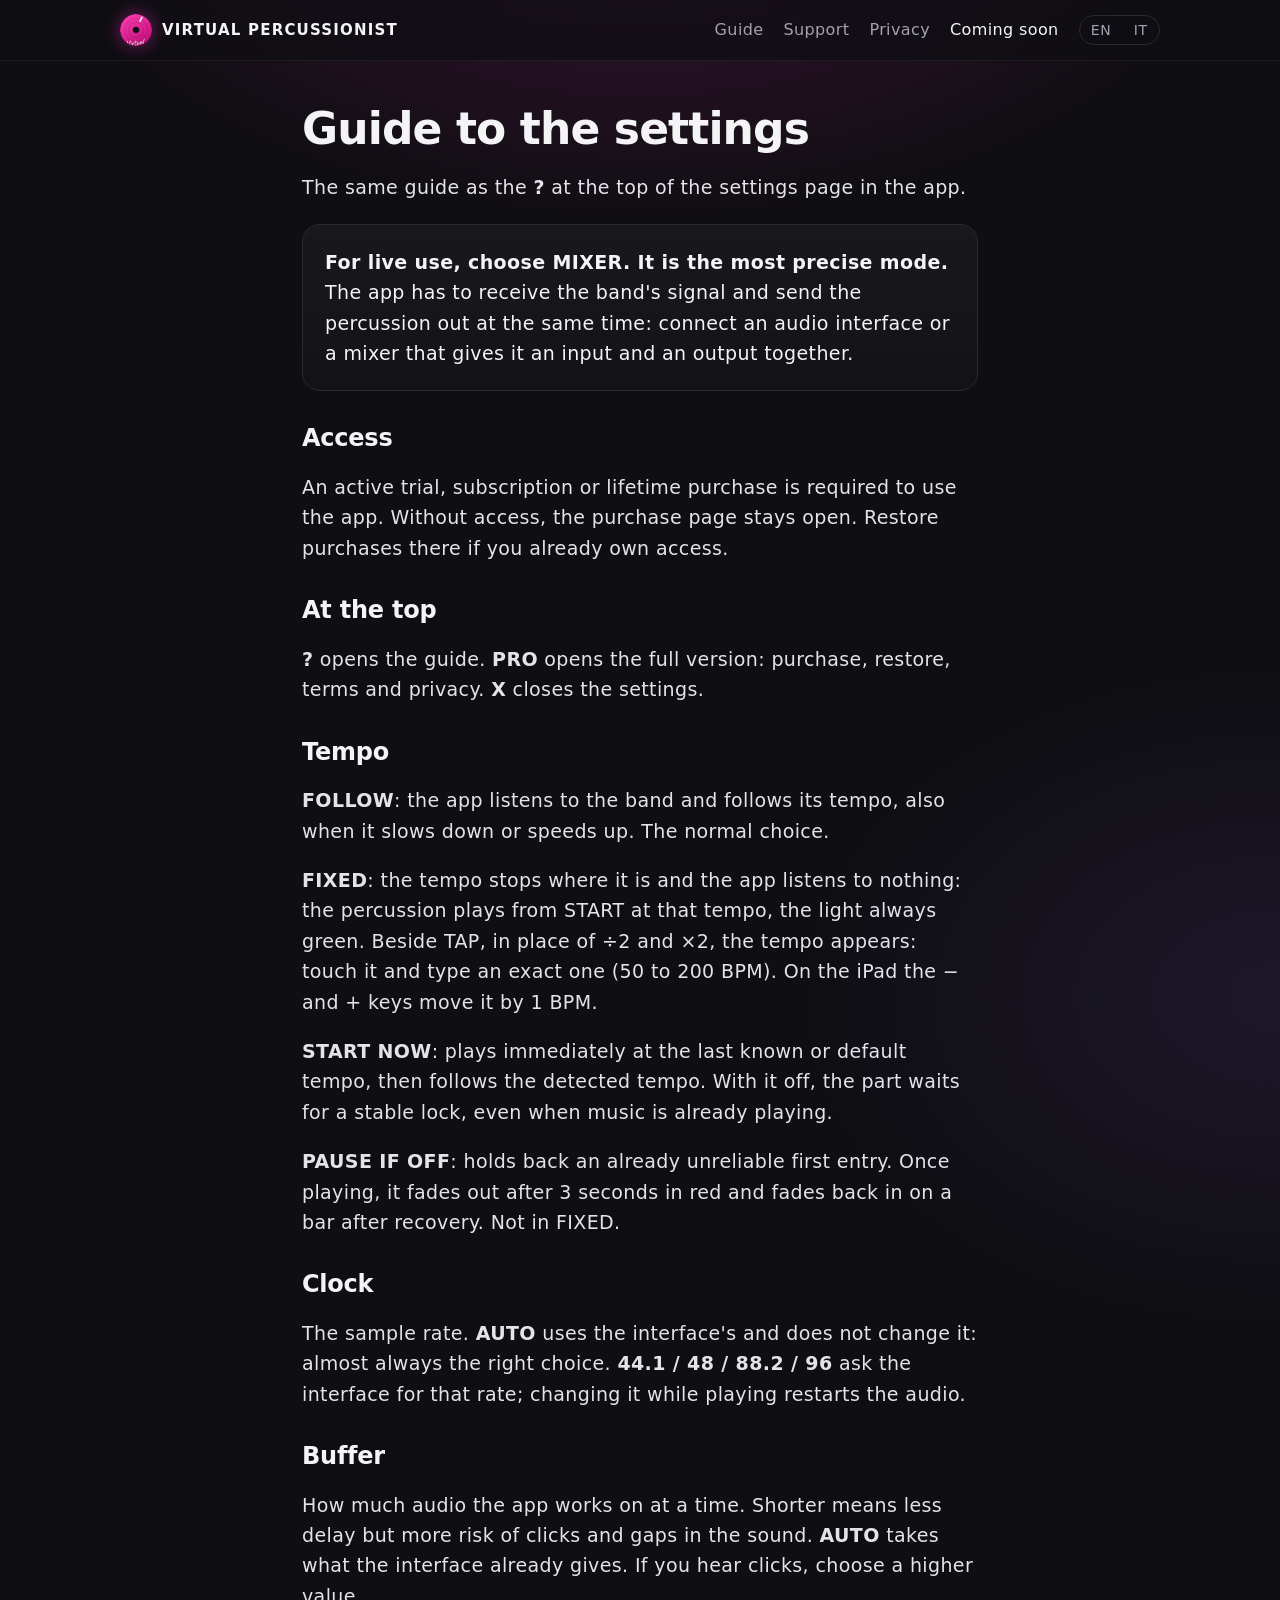
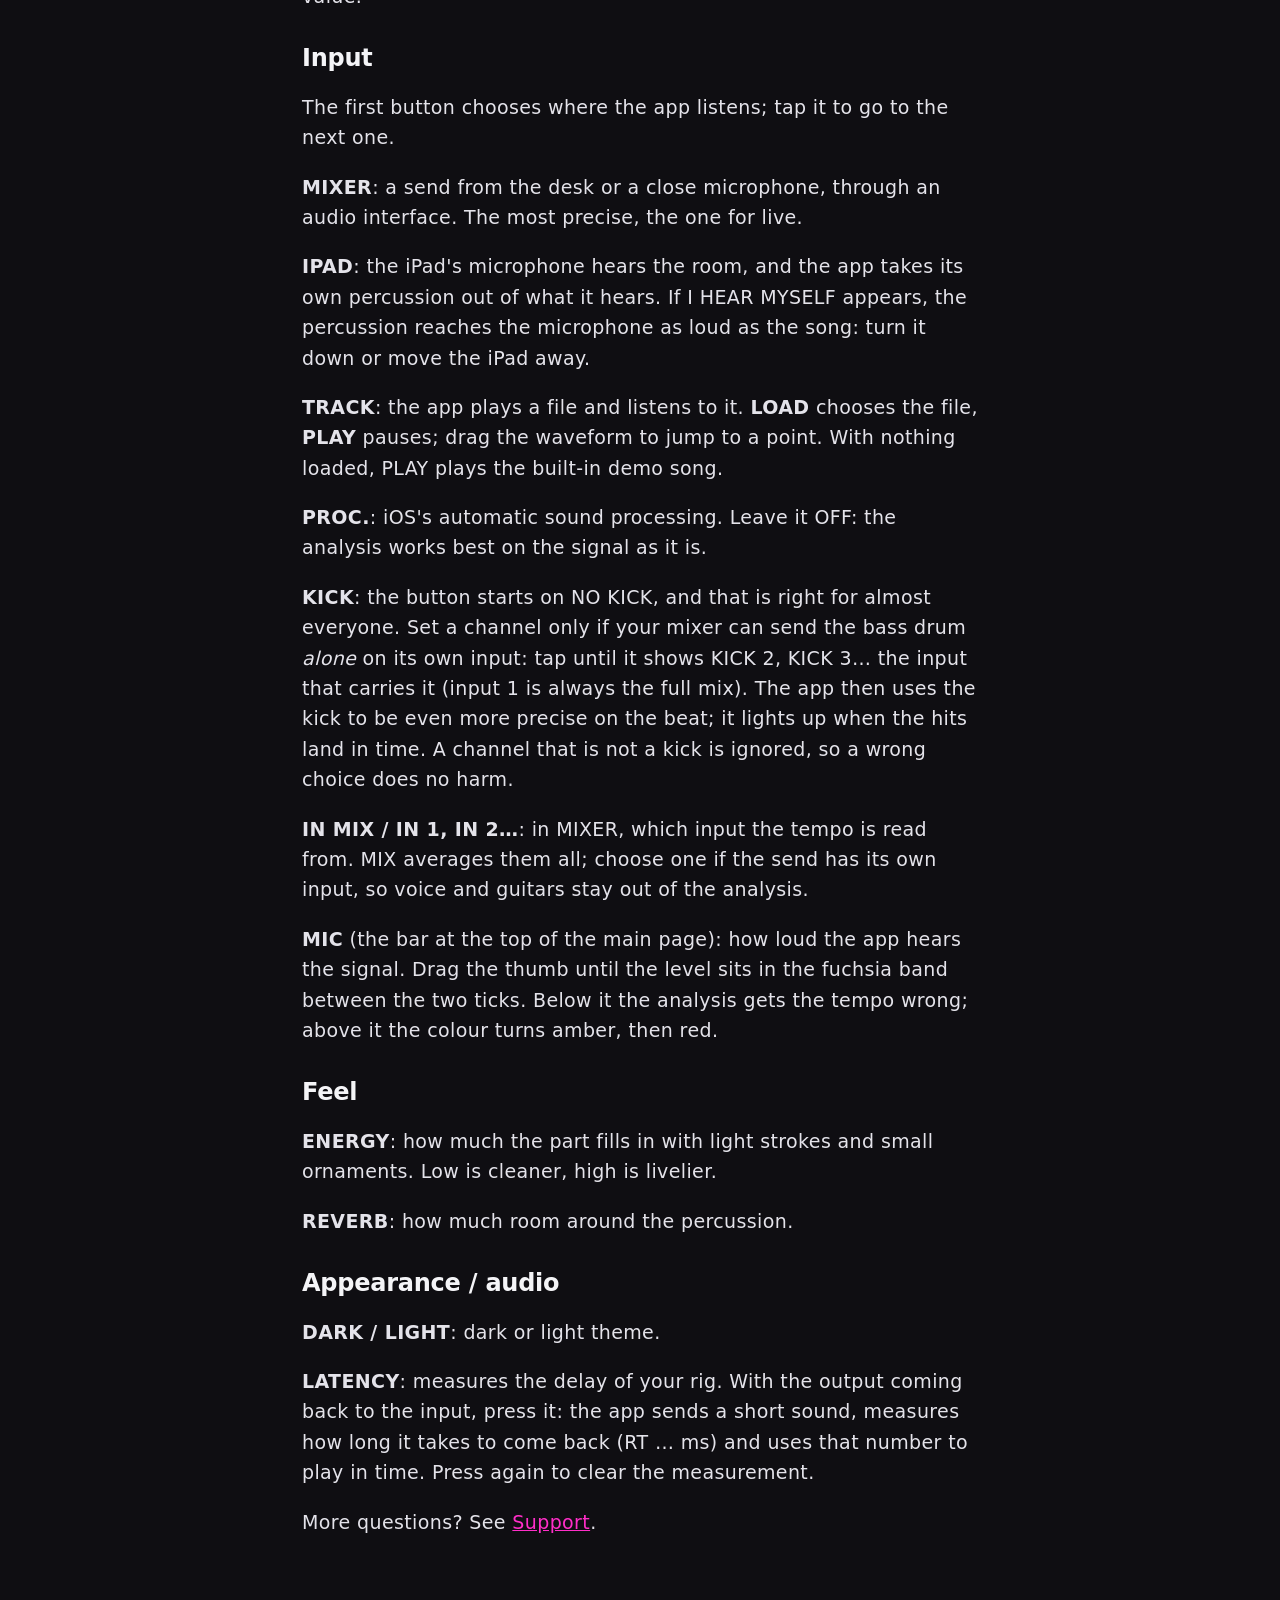
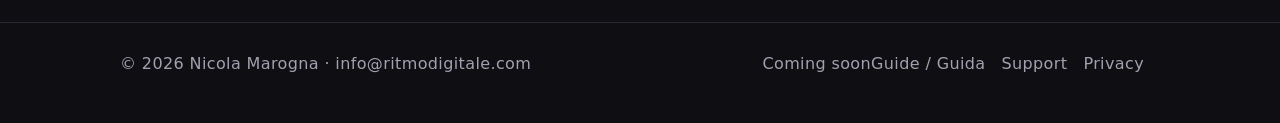
==== commit f2c1fa21: "Align bilingual launch site with current app and coming-soon status" ====
--- a/guide/index.html
+++ b/guide/index.html
@@ -6,10 +6,10 @@
 <meta name="color-scheme" content="dark">
 <meta name="theme-color" content="#0f0e12">
 <title>Guide - Virtual Percussionist</title>
-<meta name="description" content="How to use Virtual Percussionist: input modes, MIXER for live, levels, clock and buffer.">
+<meta name="description" content="How to use Virtual Percussionist: every setting, MIXER for live, tempo, input, levels, clock and buffer.">
 <meta property="og:type" content="website">
 <meta property="og:title" content="Guide - Virtual Percussionist">
-<meta property="og:description" content="How to use Virtual Percussionist: input modes, MIXER for live, levels, clock and buffer.">
+<meta property="og:description" content="How to use Virtual Percussionist: every setting, MIXER for live, tempo, input, levels, clock and buffer.">
 <meta property="og:image" content="https://virtualpercussionist.it/assets/og.png">
 <meta name="twitter:card" content="summary_large_image">
 <link rel="icon" type="image/png" href="../favicon.png">
@@ -24,55 +24,89 @@
     <a href="../guide/"><span class="en">Guide</span><span class="it">Guida</span></a>
     <a href="../support/"><span class="en">Support</span><span class="it">Assistenza</span></a>
     <a href="../privacy/">Privacy</a>
-    <a class="store-link" href="https://apps.apple.com/app/id6823639065">App Store</a>
+    <span class="store-link"><span class="en">Coming soon</span><span class="it">In arrivo</span></span>
     <span class="lang"><a href="#" data-lang="en">EN</a><a href="#" data-lang="it">IT</a></span>
   </nav>
 </header>
 <main>
 <article>
 <div class="en">
-  <h1>Guide: input modes</h1>
+  <h1>Guide to the settings</h1>
+  <p>The same guide as the <strong>?</strong> at the top of the settings page in the app.</p>
   <div class="card">
-    <strong>For live use, choose MIXER. It is the most precise mode.</strong> The app has to receive the signal and send the percussion out at the same time, so connect an audio interface or mixer that gives it both an input and an output: it listens to the tempo of the band and plays the percussion in real time.
+    <strong>For live use, choose MIXER. It is the most precise mode.</strong> The app has to receive the band's signal and send the percussion out at the same time: connect an audio interface or a mixer that gives it an input and an output together.
   </div>
-  <h2>MIXER and IPAD</h2>
-  <p>MIXER is for a close microphone or a send from the desk. IPAD is for the microphone that hears the room; there the app removes shaker and congas from what it hears, so it does not follow itself.</p>
-  <h2>TRACK</h2>
-  <p>TRACK reads a file and sends it to both the analysis and the output, AirPods included. LOAD chooses the file; drag the waveform (below, or on the stage) to seek. PLAY pauses. With nothing loaded, PLAY plays the built-in demo song.</p>
-  <h2>MIC level</h2>
-  <p>MIC sets how much the analysis hears: raise it until the knob ring enters the fuchsia band. Below it, the analysis gets the tempo wrong; above it, amber and then red, and nothing more is gained.</p>
-  <h2>PROC. OFF</h2>
-  <p>PROC. OFF removes iOS automatic gain and echo cancelling: that is what the analysis wants.</p>
-  <h2>KICK (NO)</h2>
-  <p>The button starts on <strong>NO KICK</strong>, and that is right for almost everyone: leave it there. Set a channel only if your mixer can send the bass drum <em>alone</em> on its own input: tap the button until it shows <strong>KICK 2</strong>, <strong>KICK 3</strong>&hellip; the number of the input that carries it (input 1 is always the full mix, so the kick is never there). The app then uses the kick to date the beat more precisely. It lights up only when the kick really lands on the beat; a channel that is not a kick is ignored, so a wrong choice does no harm, but it adds nothing either. Tap past the last input to go back to NO KICK, which switches the whole kick path off.</p>
-  <h2>Clock and buffer</h2>
-  <p>AUTO follows the interface's clock and does not touch it: with the mixer at 48 kHz the app opens at 48 kHz. A fixed value is requested from the interface, and changing it while playing makes it restart. A shorter buffer means less delay and more risk of dropouts; AUTO takes whatever the interface is already giving.</p>
+  <h2>Access</h2>
+  <p>An active trial, subscription or lifetime purchase is required to use the app. Without access, the purchase page stays open. Restore purchases there if you already own access.</p>
+  <h2>At the top</h2>
+  <p><strong>?</strong> opens the guide. <strong>PRO</strong> opens the full version: purchase, restore, terms and privacy. <strong>X</strong> closes the settings.</p>
+  <h2>Tempo</h2>
+  <p><strong>FOLLOW</strong>: the app listens to the band and follows its tempo, also when it slows down or speeds up. The normal choice.</p>
+  <p><strong>FIXED</strong>: the tempo stops where it is and the app listens to nothing: the percussion plays from START at that tempo, the light always green. Beside TAP, in place of &divide;2 and &times;2, the tempo appears: touch it and type an exact one (50 to 200 BPM). On the iPad the &minus; and + keys move it by 1 BPM.</p>
+  <p><strong>START NOW</strong>: plays immediately at the last known or default tempo, then follows the detected tempo. With it off, the part waits for a stable lock, even when music is already playing.</p>
+  <p><strong>PAUSE IF OFF</strong>: holds back an already unreliable first entry. Once playing, it fades out after 3 seconds in red and fades back in on a bar after recovery. Not in FIXED.</p>
+  <h2>Clock</h2>
+  <p>The sample rate. <strong>AUTO</strong> uses the interface's and does not change it: almost always the right choice. <strong>44.1 / 48 / 88.2 / 96</strong> ask the interface for that rate; changing it while playing restarts the audio.</p>
+  <h2>Buffer</h2>
+  <p>How much audio the app works on at a time. Shorter means less delay but more risk of clicks and gaps in the sound. <strong>AUTO</strong> takes what the interface already gives. If you hear clicks, choose a higher value.</p>
+  <h2>Input</h2>
+  <p>The first button chooses where the app listens; tap it to go to the next one.</p>
+  <p><strong>MIXER</strong>: a send from the desk or a close microphone, through an audio interface. The most precise, the one for live.</p>
+  <p><strong>IPAD</strong>: the iPad's microphone hears the room, and the app takes its own percussion out of what it hears. If I HEAR MYSELF appears, the percussion reaches the microphone as loud as the song: turn it down or move the iPad away.</p>
+  <p><strong>TRACK</strong>: the app plays a file and listens to it. <strong>LOAD</strong> chooses the file, <strong>PLAY</strong> pauses; drag the waveform to jump to a point. With nothing loaded, PLAY plays the built-in demo song.</p>
+  <p><strong>PROC.</strong>: iOS's automatic sound processing. Leave it OFF: the analysis works best on the signal as it is.</p>
+  <p><strong>KICK</strong>: the button starts on NO KICK, and that is right for almost everyone. Set a channel only if your mixer can send the bass drum <em>alone</em> on its own input: tap until it shows KICK 2, KICK 3&hellip; the input that carries it (input 1 is always the full mix). The app then uses the kick to be even more precise on the beat; it lights up when the hits land in time. A channel that is not a kick is ignored, so a wrong choice does no harm.</p>
+  <p><strong>IN MIX / IN 1, IN 2&hellip;</strong>: in MIXER, which input the tempo is read from. MIX averages them all; choose one if the send has its own input, so voice and guitars stay out of the analysis.</p>
+  <p><strong>MIC</strong> (the bar at the top of the main page): how loud the app hears the signal. Drag the thumb until the level sits in the fuchsia band between the two ticks. Below it the analysis gets the tempo wrong; above it the colour turns amber, then red.</p>
+  <h2>Feel</h2>
+  <p><strong>ENERGY</strong>: how much the part fills in with light strokes and small ornaments. Low is cleaner, high is livelier.</p>
+  <p><strong>REVERB</strong>: how much room around the percussion.</p>
+  <h2>Appearance / audio</h2>
+  <p><strong>DARK / LIGHT</strong>: dark or light theme.</p>
+  <p><strong>LATENCY</strong>: measures the delay of your rig. With the output coming back to the input, press it: the app sends a short sound, measures how long it takes to come back (RT &hellip; ms) and uses that number to play in time. Press again to clear the measurement.</p>
   <p>More questions? See <a href="../support/">Support</a>.</p>
 </div>
 <div class="it">
-  <h1>Guida: modalità d'ingresso</h1>
+  <h1>Guida alle impostazioni</h1>
+  <p>La stessa guida del <strong>?</strong> in alto nella pagina impostazioni dell'app.</p>
   <div class="card">
-    <strong>Per il live scegli MIXER. È la modalità più precisa.</strong> L'app deve ricevere il segnale e inviare il suono delle percussioni nello stesso momento, quindi collega un'interfaccia audio o un mixer che le dia sia un ingresso sia un'uscita: ascolta il tempo della band e manda le percussioni in tempo reale.
+    <strong>Per il live scegli MIXER. &Egrave; la modalit&agrave; pi&ugrave; precisa.</strong> L'app deve ricevere il segnale della band e mandare fuori le percussioni nello stesso momento: collega un'interfaccia audio o un mixer che le dia un ingresso e un'uscita insieme.
   </div>
-  <h2>MIXER e IPAD</h2>
-  <p>MIXER è per un microfono vicino o una mandata del banco. IPAD è per il microfono che sente la stanza; qui l'app toglie shaker e conga da quello che ascolta, per non seguire se stessa.</p>
-  <h2>BRANO</h2>
-  <p>BRANO legge un file e lo manda sia all'analisi sia all'uscita, anche nelle AirPods. CARICA sceglie il file; l'onda (sotto, o sul palco) si trascina per saltare. PLAY mette in pausa. Con niente caricato, PLAY suona il brano di prova incluso.</p>
-  <h2>Livello MIC</h2>
-  <p>MIC regola quanto sente l'analisi: alzalo finché l'anello del knob entra nella fascia fucsia. Sotto, l'analisi sbaglia il tempo; sopra, ambra e poi rosso, e non guadagna più niente.</p>
-  <h2>ELAB. OFF</h2>
-  <p>ELAB. OFF toglie guadagno automatico ed eco di iOS: è quello che vuole l'analisi.</p>
-  <h2>CASSA (NO)</h2>
-  <p>Il pulsante parte su <strong>CASSA NO</strong>, ed è la scelta giusta per quasi tutti: lascialo così. Imposta un canale solo se il tuo mixer può mandare la cassa <em>da sola</em> su un ingresso dedicato: tocca il pulsante finché compare <strong>CASSA 2</strong>, <strong>CASSA 3</strong>&hellip; con il numero dell'ingresso che la porta (l'ingresso 1 è sempre il mix completo, quindi la cassa non è mai lì). L'app usa allora la cassa per datare il battito con più precisione. Si accende solo quando la cassa cade davvero sul battito; un canale che non è una cassa viene ignorato, quindi una scelta sbagliata non fa danni, ma non aggiunge nulla. Oltre l'ultimo ingresso si torna a CASSA NO, che spegne tutto il percorso della cassa.</p>
-  <h2>Clock e buffer</h2>
-  <p>AUTO segue il clock dell'interfaccia e non lo tocca: con il mixer a 48 kHz l'app si apre a 48 kHz. Un valore fisso lo chiede all'interfaccia, e cambiarlo mentre suona la fa ripartire. Un buffer più corto significa meno ritardo e più rischio di buchi; AUTO prende quello che l'interfaccia sta già dando.</p>
+  <h2>Accesso</h2>
+  <p>Per usare l’app serve una prova attiva, un abbonamento o un acquisto lifetime. Senza accesso la pagina di acquisto resta aperta. Se hai già acquistato, usa Ripristina acquisti in quella pagina.</p>
+  <h2>In alto</h2>
+  <p><strong>?</strong> apre la guida. <strong>PRO</strong> apre la versione completa: acquisto, ripristino, termini e privacy. <strong>X</strong> chiude le impostazioni.</p>
+  <h2>Tempo</h2>
+  <p><strong>SEGUI</strong>: l'app ascolta la band e ne segue il tempo, anche quando rallenta o accelera. &Egrave; la scelta normale.</p>
+  <p><strong>FISSO</strong>: il tempo si ferma dov'&egrave; e l'app non ascolta pi&ugrave; niente: le percussioni suonano da START a quel tempo, con la spia sempre verde. Accanto a TAP, al posto di &divide;2 e &times;2, compare il tempo: toccalo e scrivi quello esatto (da 50 a 200 BPM). Sull'iPad i tasti &minus; e + lo spostano di 1 BPM.</p>
+  <p><strong>START SUBITO</strong>: suona immediatamente all'ultimo tempo noto o a quello iniziale, poi segue il tempo rilevato. Spento, la parte aspetta un aggancio stabile, anche se la musica sta già suonando.</p>
+  <p><strong>PAUSA SE FUORI</strong>: trattiene un primo ingresso già inaffidabile. Durante la riproduzione, dopo 3 secondi in rosso sfuma l'uscita e rientra su una battuta dopo il recupero. Non vale in FISSO.</p>
+  <h2>Clock</h2>
+  <p>La frequenza di campionamento. <strong>AUTO</strong> usa quella dell'interfaccia e non la cambia: &egrave; quasi sempre la scelta giusta. <strong>44.1 / 48 / 88.2 / 96</strong> la chiedono all'interfaccia; cambiarla mentre suona fa ripartire l'audio.</p>
+  <h2>Buffer</h2>
+  <p>Quanto audio l'app lavora alla volta. Pi&ugrave; corto vuol dire meno ritardo, ma pi&ugrave; rischio di scatti e buchi nel suono. <strong>AUTO</strong> prende quello che l'interfaccia d&agrave; gi&agrave;. Se senti scatti, scegli un valore pi&ugrave; alto.</p>
+  <h2>Ingresso</h2>
+  <p>Il primo pulsante sceglie da dove ascolta l'app; toccalo per passare al successivo.</p>
+  <p><strong>MIXER</strong>: una mandata dal banco o un microfono vicino, attraverso un'interfaccia audio. La pi&ugrave; precisa, quella per il live.</p>
+  <p><strong>IPAD</strong>: il microfono dell'iPad ascolta la stanza, e l'app toglie le proprie percussioni da quello che sente. Se compare SENTO ME STESSO, le percussioni arrivano al microfono forti come il brano: abbassale o allontana l'iPad.</p>
+  <p><strong>BRANO</strong>: l'app suona un file e lo ascolta. <strong>CARICA</strong> sceglie il file, <strong>PLAY</strong> mette in pausa; trascina l'onda per saltare in un punto. Con niente caricato, PLAY suona il brano di prova incluso.</p>
+  <p><strong>ELAB.</strong>: il trattamento automatico del suono di iOS. Lascialo su OFF: l'analisi lavora meglio sul segnale cos&igrave; com'&egrave;.</p>
+  <p><strong>CASSA</strong>: il pulsante parte su CASSA NO, ed &egrave; la scelta giusta per quasi tutti. Imposta un canale solo se il tuo mixer pu&ograve; mandare la cassa <em>da sola</em> su un ingresso dedicato: tocca finch&eacute; compare CASSA 2, CASSA 3&hellip; l'ingresso che la porta (l'ingresso 1 &egrave; sempre il mix completo). L'app usa allora la cassa per essere ancora pi&ugrave; precisa sul colpo; si accende quando i colpi cadono a tempo. Un canale che non &egrave; una cassa viene ignorato, quindi una scelta sbagliata non fa danni.</p>
+  <p><strong>IN MIX / IN 1, IN 2&hellip;</strong>: in MIXER, da quale ingresso leggere il tempo. MIX fa la media di tutti; scegline uno se la mandata ha un ingresso suo, cos&igrave; voce e chitarre restano fuori dall'analisi.</p>
+  <p><strong>MIC</strong> (la barra in alto nella pagina principale): quanto forte l'app sente il segnale. Trascina il pallino finch&eacute; il livello sta nella fascia fucsia fra le due tacche. Sotto, l'analisi sbaglia il tempo; sopra, il colore diventa ambra e poi rosso.</p>
+  <h2>Feel</h2>
+  <p><strong>ENERGIA</strong>: quanto la parte si arricchisce di colpi leggeri e piccoli abbellimenti. Bassa &egrave; pi&ugrave; pulita, alta pi&ugrave; viva.</p>
+  <p><strong>REVERB</strong>: quanto ambiente intorno alle percussioni.</p>
+  <h2>Aspetto / audio</h2>
+  <p><strong>DARK / LIGHT</strong>: tema scuro o chiaro.</p>
+  <p><strong>LATENZA</strong>: misura il ritardo del tuo impianto. Con l'uscita che torna nell'ingresso, premila: l'app manda un breve suono, misura quanto ci mette a tornare (RT &hellip; ms) e usa quel numero per suonare a tempo. Ripremi per cancellare la misura.</p>
   <p>Altre domande? Vedi <a href="../support/">Assistenza</a>.</p>
 </div>
 </article>
 </main>
 <footer>
   <div>&copy; 2026 Nicola Marogna &middot; <a href="mailto:info@ritmodigitale.com">info@ritmodigitale.com</a></div>
-  <div><a href="https://apps.apple.com/app/id6823639065">App Store</a><a href="../guide/">Guide / Guida</a><a href="../support/">Support</a><a href="../privacy/">Privacy</a></div>
+  <div><span class="store-link"><span class="en">Coming soon</span><span class="it">In arrivo</span></span><a href="../guide/">Guide / Guida</a><a href="../support/">Support</a><a href="../privacy/">Privacy</a></div>
 </footer>
 </body>
 </html>
--- a/style.css
+++ b/style.css
@@ -1,12 +1,6 @@
-/* The app's faces, in the app's order of preference (Source/UI/MainComponentShared.h:
-   Futura Condensed Medium, Avenir Next Condensed, DIN Condensed, Arial Narrow; Futura
-   Bold for the BPM). They are system fonts on Apple devices; elsewhere the stack
-   falls through to a narrow or heavy sans. */
-@font-face { font-family:"VPCond"; font-weight:400 700;
-  src: local("Futura Condensed Medium"), local("Futura-CondensedMedium"), local("Avenir Next Condensed Medium"),
-       local("AvenirNextCondensed-Medium"), local("DIN Condensed"), local("DINCondensed-Bold"), local("Arial Narrow"), local("ArialNarrow"); }
+/* Avenir Next matches the current app UI; Futura remains the display face. */
 :root {
-  --font-ui:"VPCond","Futura","Avenir Next Condensed","DIN Condensed","Arial Narrow",system-ui,-apple-system,sans-serif;
+  --font-ui:"Avenir Next","Avenir",system-ui,-apple-system,sans-serif;
   --font-display:"Futura","Futura-Bold","Avenir Next","Century Gothic",system-ui,-apple-system,sans-serif;
   --bg:#0f0e12; --bg2:#14131a; --panel:#18171f; --line:#2a2933; --text:#f4f4f7; --mute:#a2a1b0;
   --brand:#ff2ec8; --brand-dim:#a3197f; --violet:#9b6bff; --green:#34d17a;
@@ -73,6 +67,7 @@
 .store { margin:22px 0 0; text-align:center; }
 .store a { display:inline-block; line-height:0; }
 .store img { height:54px; width:auto; }
+.store .coming-soon { display:inline-block; padding:9px 22px; border:1px solid var(--line); border-radius:999px; color:var(--mute); font-weight:700; }
 .chips { display:flex; flex-wrap:wrap; gap:10px; justify-content:center; margin:22px 0 0; padding:0; list-style:none; }
 .chips li { padding:6px 16px; border:1px solid var(--line); border-radius:999px; color:var(--mute); font-size:16px; background:rgba(255,255,255,.02); }
 
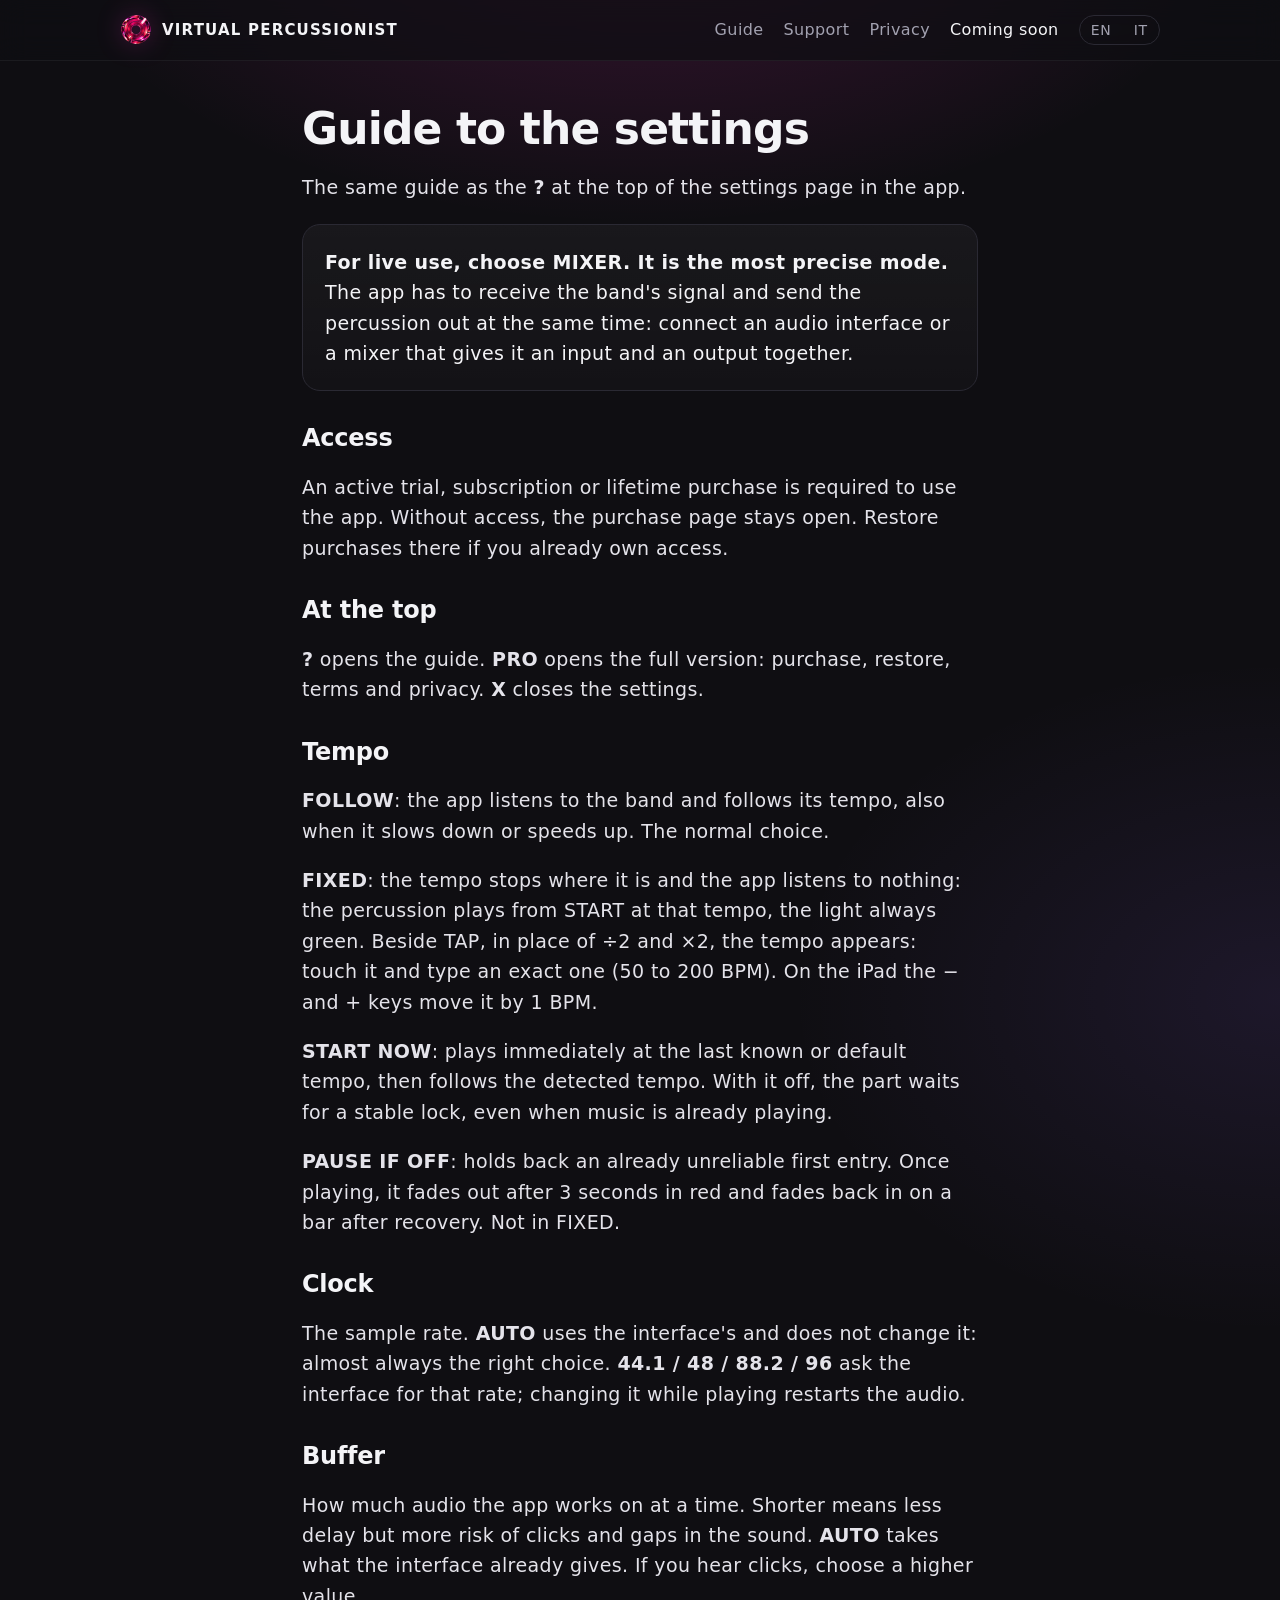
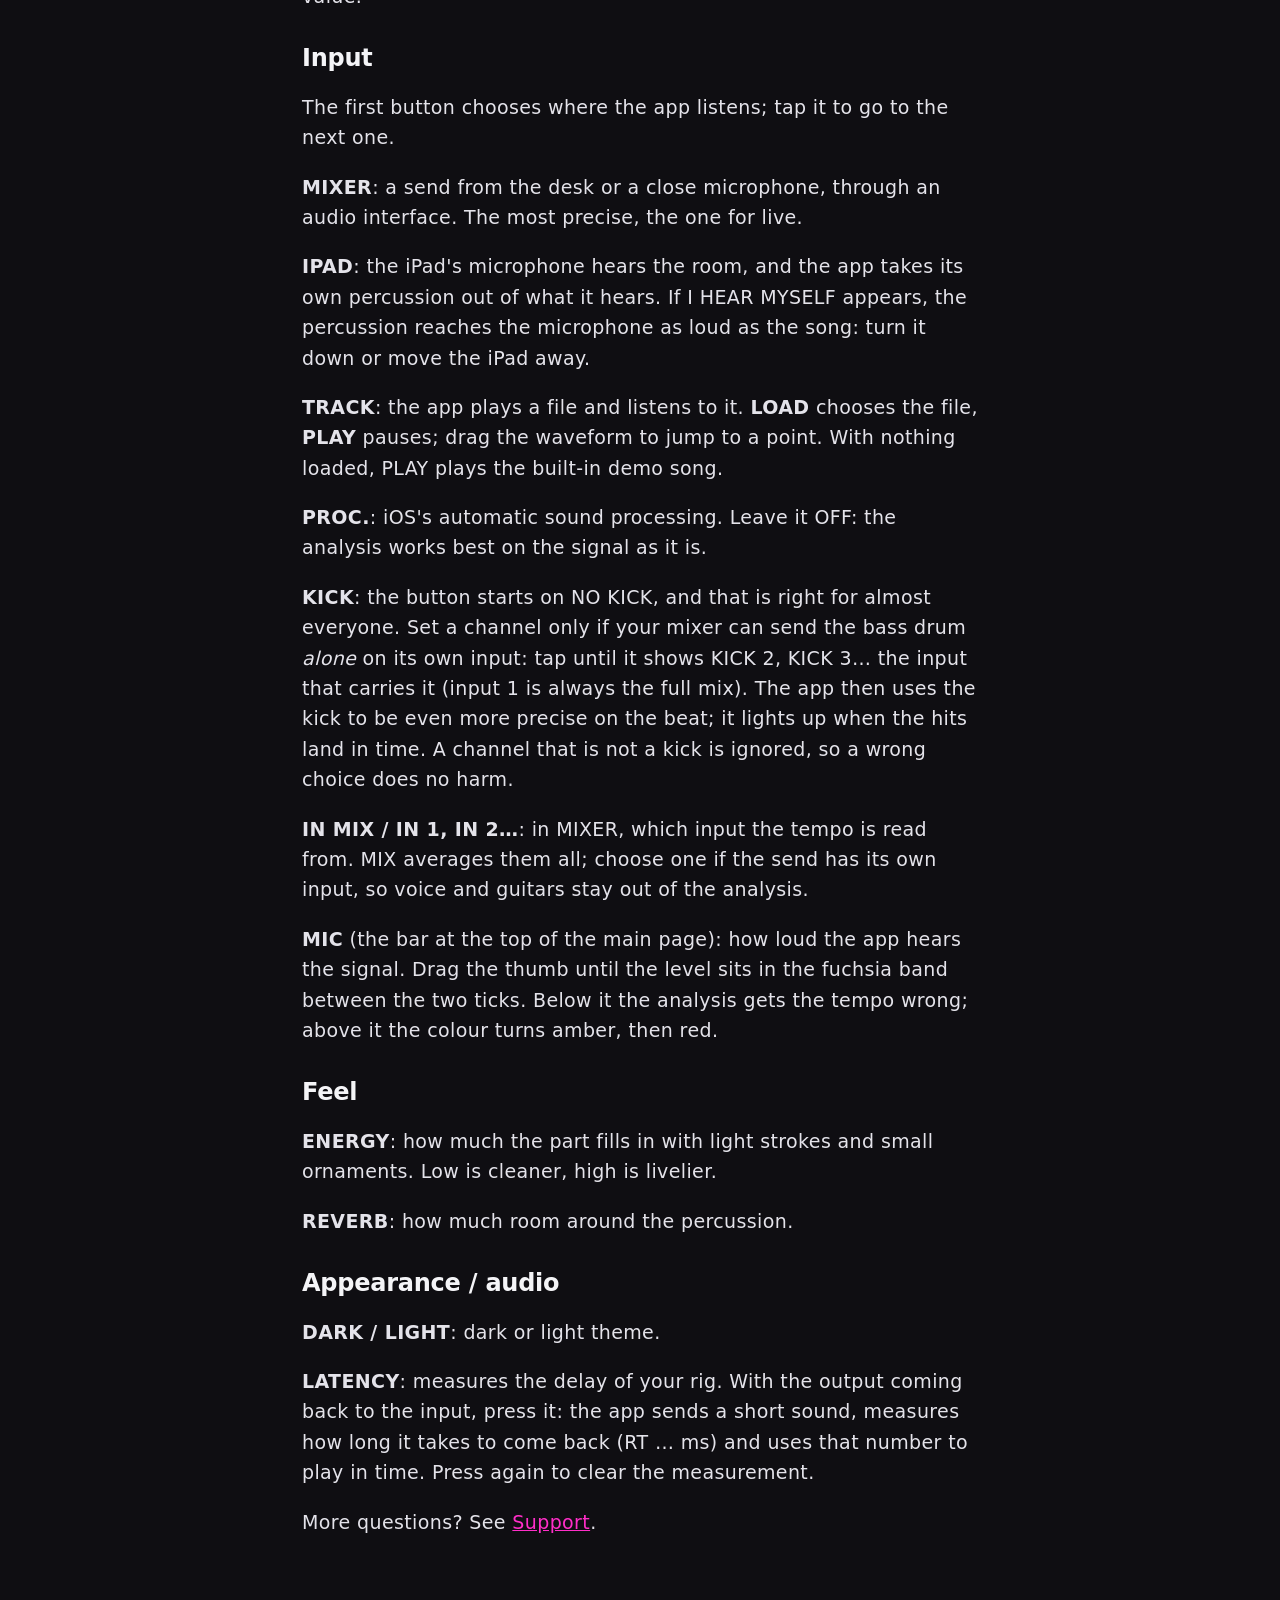
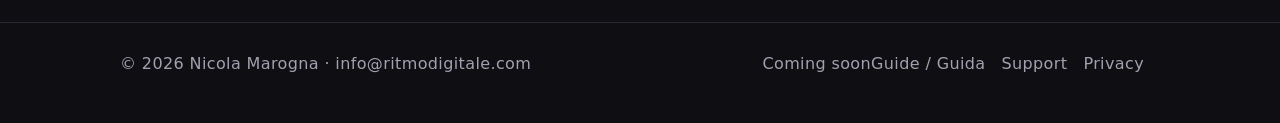
==== commit ae9a855a: "Refresh glass rhythm identity with transparent logos and matching icons" ====
--- a/guide/index.html
+++ b/guide/index.html
@@ -10,16 +10,16 @@
 <meta property="og:type" content="website">
 <meta property="og:title" content="Guide - Virtual Percussionist">
 <meta property="og:description" content="How to use Virtual Percussionist: every setting, MIXER for live, tempo, input, levels, clock and buffer.">
-<meta property="og:image" content="https://virtualpercussionist.it/assets/og.png">
+<meta property="og:image" content="https://virtualpercussionist.it/assets/og.png?v=brand2">
 <meta name="twitter:card" content="summary_large_image">
-<link rel="icon" type="image/png" href="../favicon.png">
-<link rel="apple-touch-icon" href="../apple-touch-icon.png">
-<link rel="stylesheet" href="../style.css">
+<link rel="icon" type="image/png" href="../favicon.png?v=brand2">
+<link rel="apple-touch-icon" href="../apple-touch-icon.png?v=brand2">
+<link rel="stylesheet" href="../style.css?v=brand2">
 <script src="../lang.js"></script>
 </head>
 <body>
 <header class="top">
-  <a class="brand" href="../"><img src="../assets/mark.png" width="32" height="32" alt=""><span>VIRTUAL PERCUSSIONIST</span></a>
+  <a class="brand" href="../"><img src="../assets/mark.png?v=brand2" width="32" height="32" alt=""><span>VIRTUAL PERCUSSIONIST</span></a>
   <nav>
     <a href="../guide/"><span class="en">Guide</span><span class="it">Guida</span></a>
     <a href="../support/"><span class="en">Support</span><span class="it">Assistenza</span></a>
--- a/style.css
+++ b/style.css
@@ -22,7 +22,7 @@
   padding:14px max(22px,calc((100vw - 1040px)/2)); background:rgba(15,14,18,.72); backdrop-filter:blur(14px); -webkit-backdrop-filter:blur(14px);
   border-bottom:1px solid rgba(255,255,255,.06); }
 .brand { display:flex; align-items:center; gap:10px; color:var(--text); text-decoration:none; font-weight:700; letter-spacing:.08em; font-size:15px; }
-.brand img { border-radius:50%; box-shadow:0 0 18px rgba(255,46,200,.45); }
+.brand img { filter:drop-shadow(0 0 12px rgba(255,46,200,.25)); }
 .top nav { display:flex; align-items:center; gap:20px; font-size:16px; }
 .top nav a { color:var(--mute); text-decoration:none; }
 .top nav a:hover { color:var(--text); }
@@ -34,7 +34,7 @@
 /* hero */
 .hero { text-align:center; padding:44px 0 28px; position:relative; }
 .logo { width:min(520px,86vw); aspect-ratio:1; margin:0 auto; display:block;
-  -webkit-mask-image:radial-gradient(closest-side,#000 74%,transparent 100%); mask-image:radial-gradient(closest-side,#000 74%,transparent 100%);
+
   animation:breathe 4.5s ease-in-out infinite; }
 @keyframes breathe { 0%,100% { filter:drop-shadow(0 0 34px rgba(255,46,200,.22)); transform:scale(1); }
                      50%     { filter:drop-shadow(0 0 60px rgba(255,46,200,.42)); transform:scale(1.015); } }
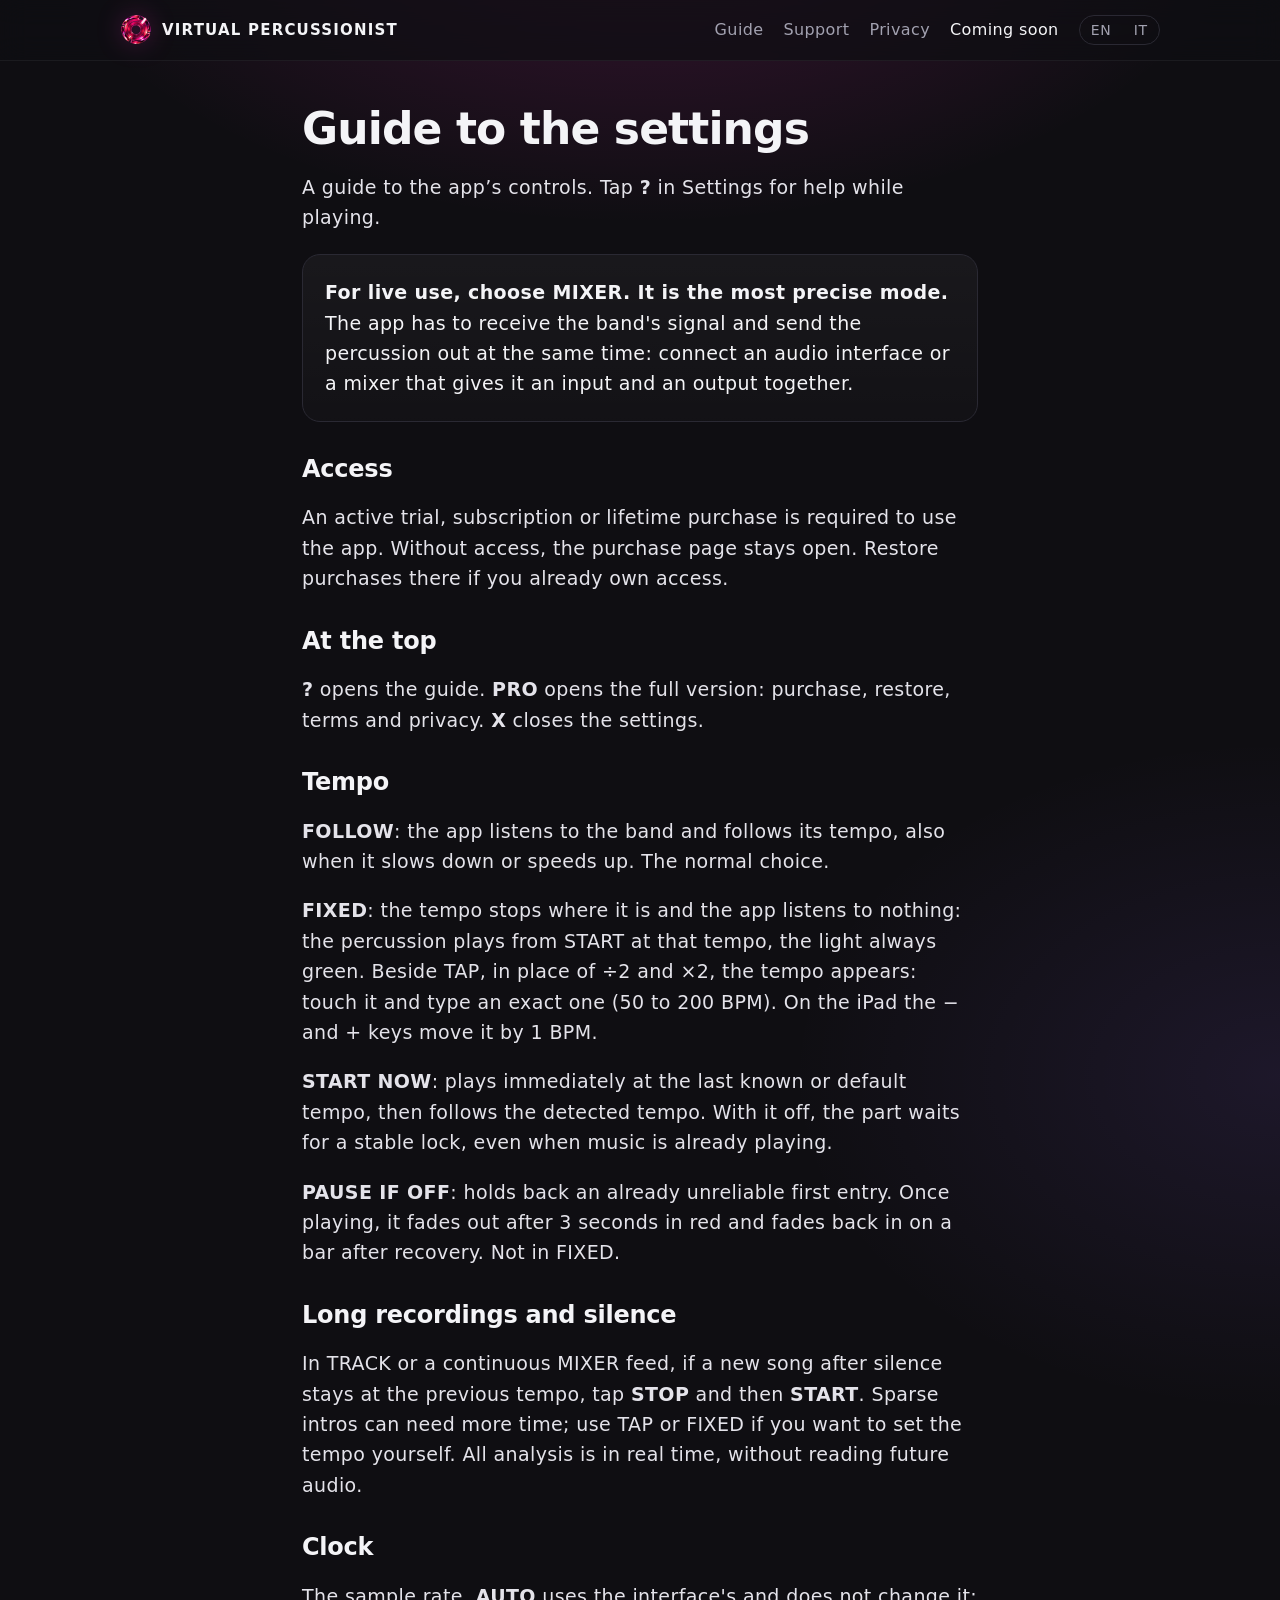
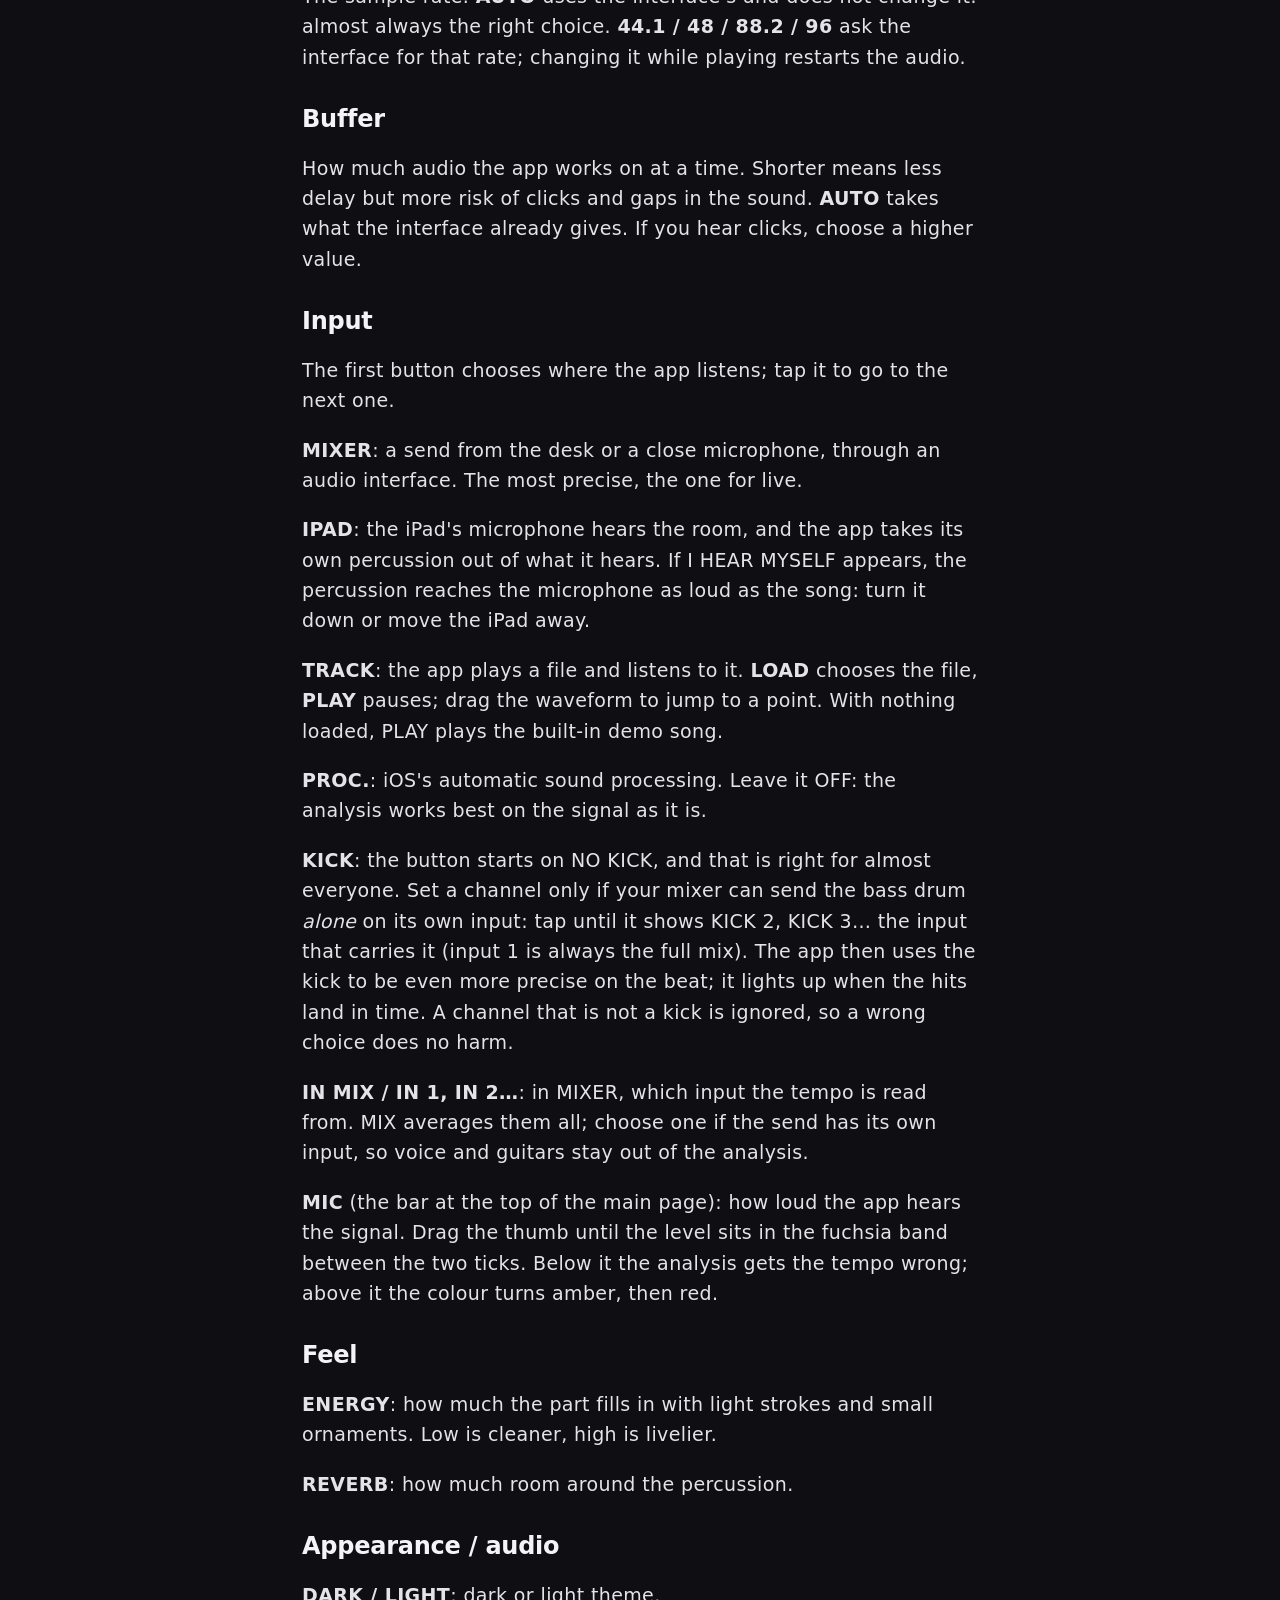
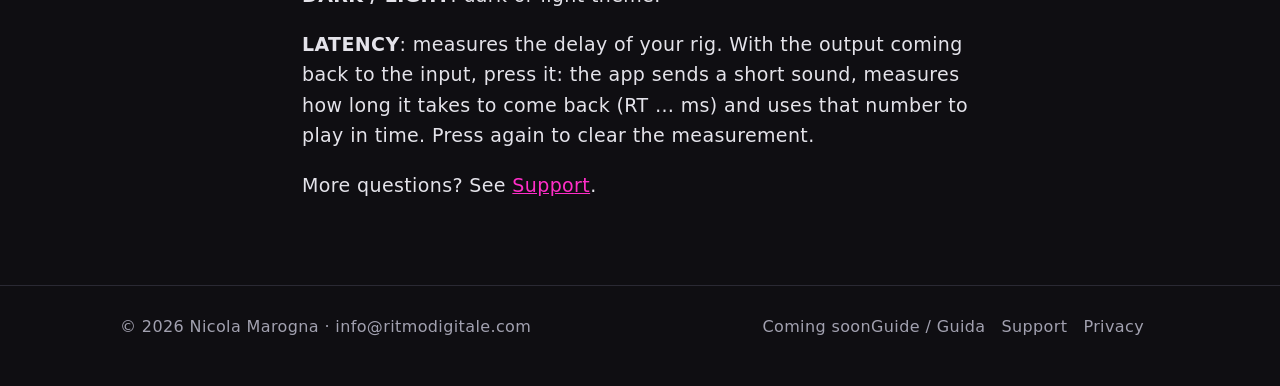
==== commit 77d2bff4: "Align Italian and English help and page titles" ====
--- a/guide/index.html
+++ b/guide/index.html
@@ -5,17 +5,17 @@
 <meta name="viewport" content="width=device-width, initial-scale=1, viewport-fit=cover">
 <meta name="color-scheme" content="dark">
 <meta name="theme-color" content="#0f0e12">
-<title>Guide - Virtual Percussionist</title>
-<meta name="description" content="How to use Virtual Percussionist: every setting, MIXER for live, tempo, input, levels, clock and buffer.">
+<title data-en="Settings guide — Virtual Percussionist" data-it="Guida alle impostazioni — Virtual Percussionist">Settings guide — Virtual Percussionist</title>
+<meta name="description" data-en="Inputs, tempo, lock, levels and controls. How to use MIXER, IPAD and TRACK, in real time." data-it="Ingressi, tempo, aggancio, livelli e controlli. Come usare MIXER, IPAD e BRANO, in tempo reale." content="Inputs, tempo, lock, levels and controls. How to use MIXER, IPAD and TRACK, in real time.">
 <meta property="og:type" content="website">
-<meta property="og:title" content="Guide - Virtual Percussionist">
-<meta property="og:description" content="How to use Virtual Percussionist: every setting, MIXER for live, tempo, input, levels, clock and buffer.">
+<meta property="og:title" content="Settings guide — Virtual Percussionist">
+<meta property="og:description" content="Inputs, tempo, lock, levels and controls. How to use MIXER, IPAD and TRACK, in real time.">
 <meta property="og:image" content="https://virtualpercussionist.it/assets/og.png?v=brand2">
 <meta name="twitter:card" content="summary_large_image">
 <link rel="icon" type="image/png" href="../favicon.png?v=brand2">
 <link rel="apple-touch-icon" href="../apple-touch-icon.png?v=brand2">
 <link rel="stylesheet" href="../style.css?v=brand2">
-<script src="../lang.js"></script>
+<script src="../lang.js?v=brand3"></script>
 </head>
 <body>
 <header class="top">
@@ -32,7 +32,7 @@
 <article>
 <div class="en">
   <h1>Guide to the settings</h1>
-  <p>The same guide as the <strong>?</strong> at the top of the settings page in the app.</p>
+  <p>A guide to the app’s controls. Tap <strong>?</strong> in Settings for help while playing.</p>
   <div class="card">
     <strong>For live use, choose MIXER. It is the most precise mode.</strong> The app has to receive the band's signal and send the percussion out at the same time: connect an audio interface or a mixer that gives it an input and an output together.
   </div>
@@ -45,6 +45,8 @@
   <p><strong>FIXED</strong>: the tempo stops where it is and the app listens to nothing: the percussion plays from START at that tempo, the light always green. Beside TAP, in place of &divide;2 and &times;2, the tempo appears: touch it and type an exact one (50 to 200 BPM). On the iPad the &minus; and + keys move it by 1 BPM.</p>
   <p><strong>START NOW</strong>: plays immediately at the last known or default tempo, then follows the detected tempo. With it off, the part waits for a stable lock, even when music is already playing.</p>
   <p><strong>PAUSE IF OFF</strong>: holds back an already unreliable first entry. Once playing, it fades out after 3 seconds in red and fades back in on a bar after recovery. Not in FIXED.</p>
+  <h2>Long recordings and silence</h2>
+  <p>In TRACK or a continuous MIXER feed, if a new song after silence stays at the previous tempo, tap <strong>STOP</strong> and then <strong>START</strong>. Sparse intros can need more time; use TAP or FIXED if you want to set the tempo yourself. All analysis is in real time, without reading future audio.</p>
   <h2>Clock</h2>
   <p>The sample rate. <strong>AUTO</strong> uses the interface's and does not change it: almost always the right choice. <strong>44.1 / 48 / 88.2 / 96</strong> ask the interface for that rate; changing it while playing restarts the audio.</p>
   <h2>Buffer</h2>
@@ -68,7 +70,7 @@
 </div>
 <div class="it">
   <h1>Guida alle impostazioni</h1>
-  <p>La stessa guida del <strong>?</strong> in alto nella pagina impostazioni dell'app.</p>
+  <p>La guida ai controlli dell’app. Tocca <strong>?</strong> nelle Impostazioni per consultare l’aiuto mentre suoni.</p>
   <div class="card">
     <strong>Per il live scegli MIXER. &Egrave; la modalit&agrave; pi&ugrave; precisa.</strong> L'app deve ricevere il segnale della band e mandare fuori le percussioni nello stesso momento: collega un'interfaccia audio o un mixer che le dia un ingresso e un'uscita insieme.
   </div>
@@ -81,6 +83,8 @@
   <p><strong>FISSO</strong>: il tempo si ferma dov'&egrave; e l'app non ascolta pi&ugrave; niente: le percussioni suonano da START a quel tempo, con la spia sempre verde. Accanto a TAP, al posto di &divide;2 e &times;2, compare il tempo: toccalo e scrivi quello esatto (da 50 a 200 BPM). Sull'iPad i tasti &minus; e + lo spostano di 1 BPM.</p>
   <p><strong>START SUBITO</strong>: suona immediatamente all'ultimo tempo noto o a quello iniziale, poi segue il tempo rilevato. Spento, la parte aspetta un aggancio stabile, anche se la musica sta già suonando.</p>
   <p><strong>PAUSA SE FUORI</strong>: trattiene un primo ingresso già inaffidabile. Durante la riproduzione, dopo 3 secondi in rosso sfuma l'uscita e rientra su una battuta dopo il recupero. Non vale in FISSO.</p>
+  <h2>Registrazioni lunghe e silenzio</h2>
+  <p>In BRANO o con una mandata MIXER continua, se dopo un silenzio il nuovo brano resta al tempo precedente, premi <strong>STOP</strong> e poi <strong>START</strong>. Un’intro poco ritmica può richiedere più tempo; usa TAP o FISSO se vuoi impostarlo tu. Tutta l’analisi avviene in tempo reale, senza lettura anticipata dell’audio.</p>
   <h2>Clock</h2>
   <p>La frequenza di campionamento. <strong>AUTO</strong> usa quella dell'interfaccia e non la cambia: &egrave; quasi sempre la scelta giusta. <strong>44.1 / 48 / 88.2 / 96</strong> la chiedono all'interfaccia; cambiarla mentre suona fa ripartire l'audio.</p>
   <h2>Buffer</h2>
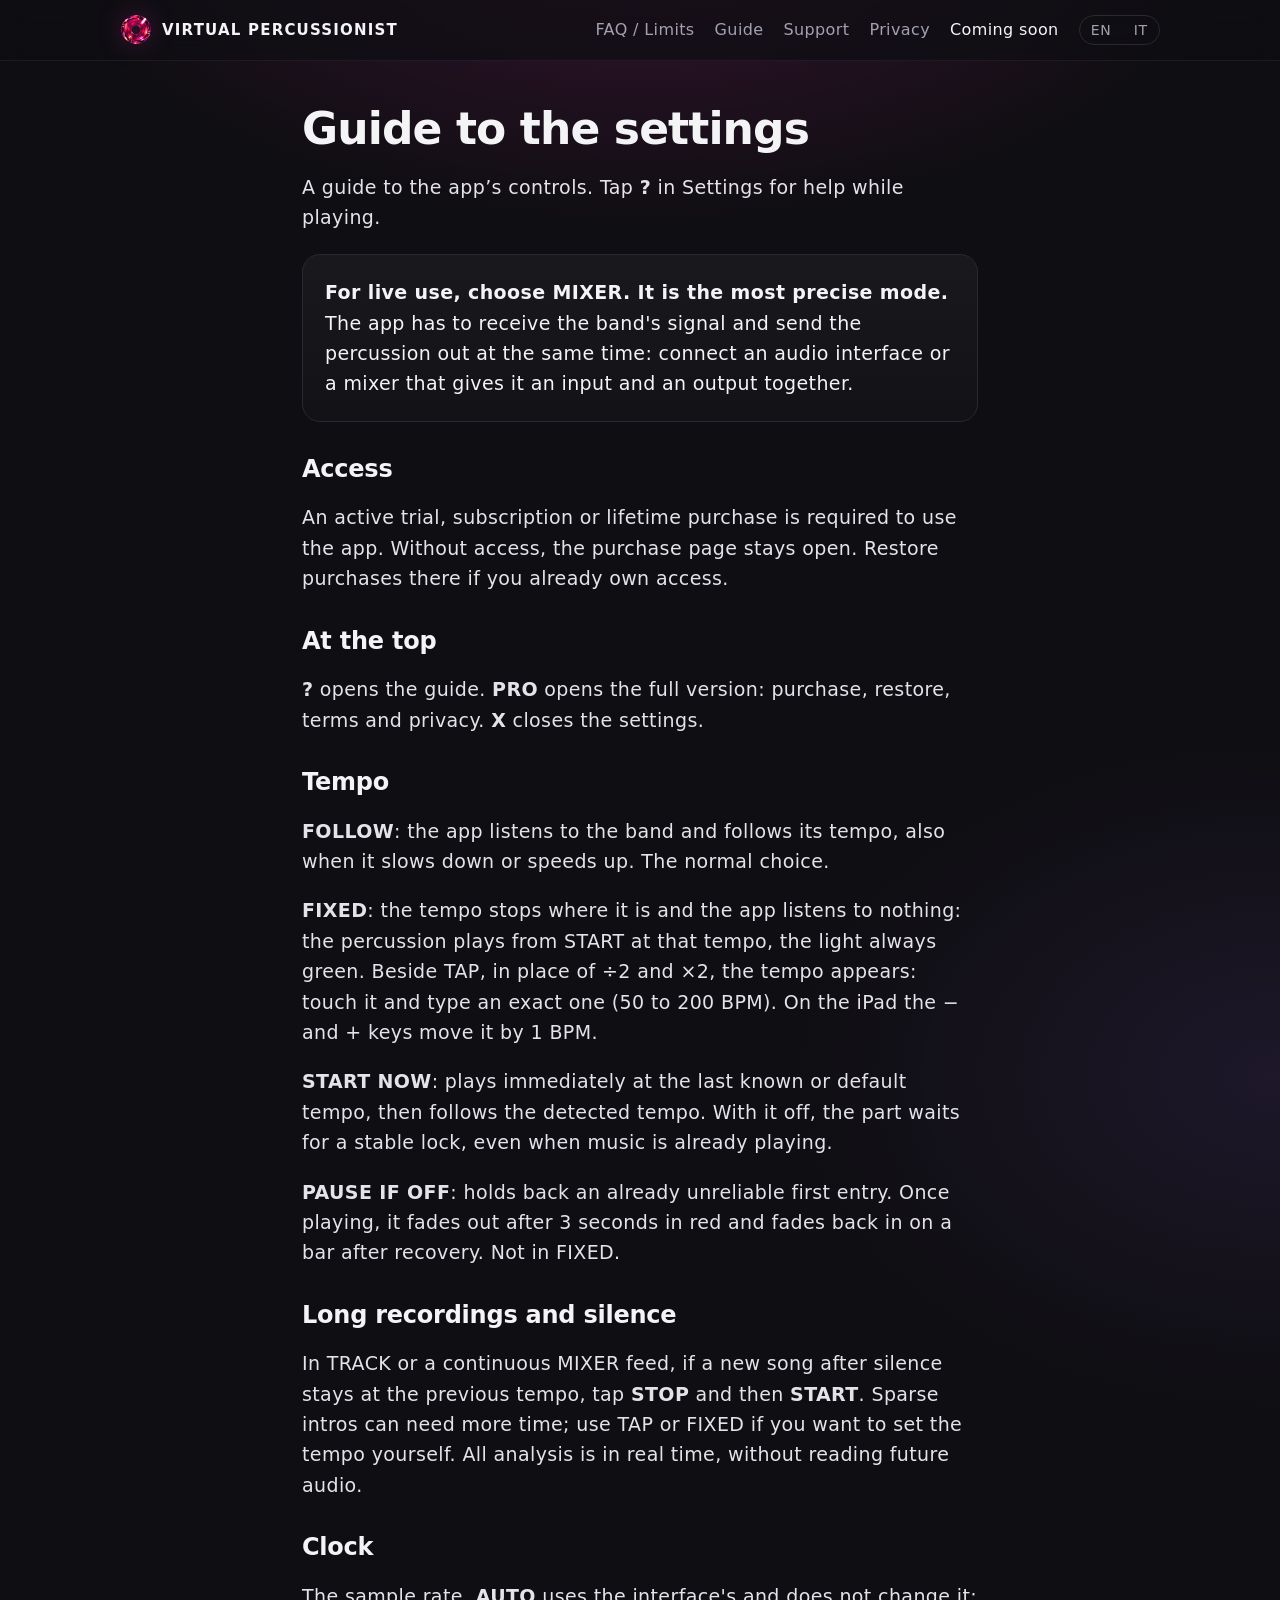
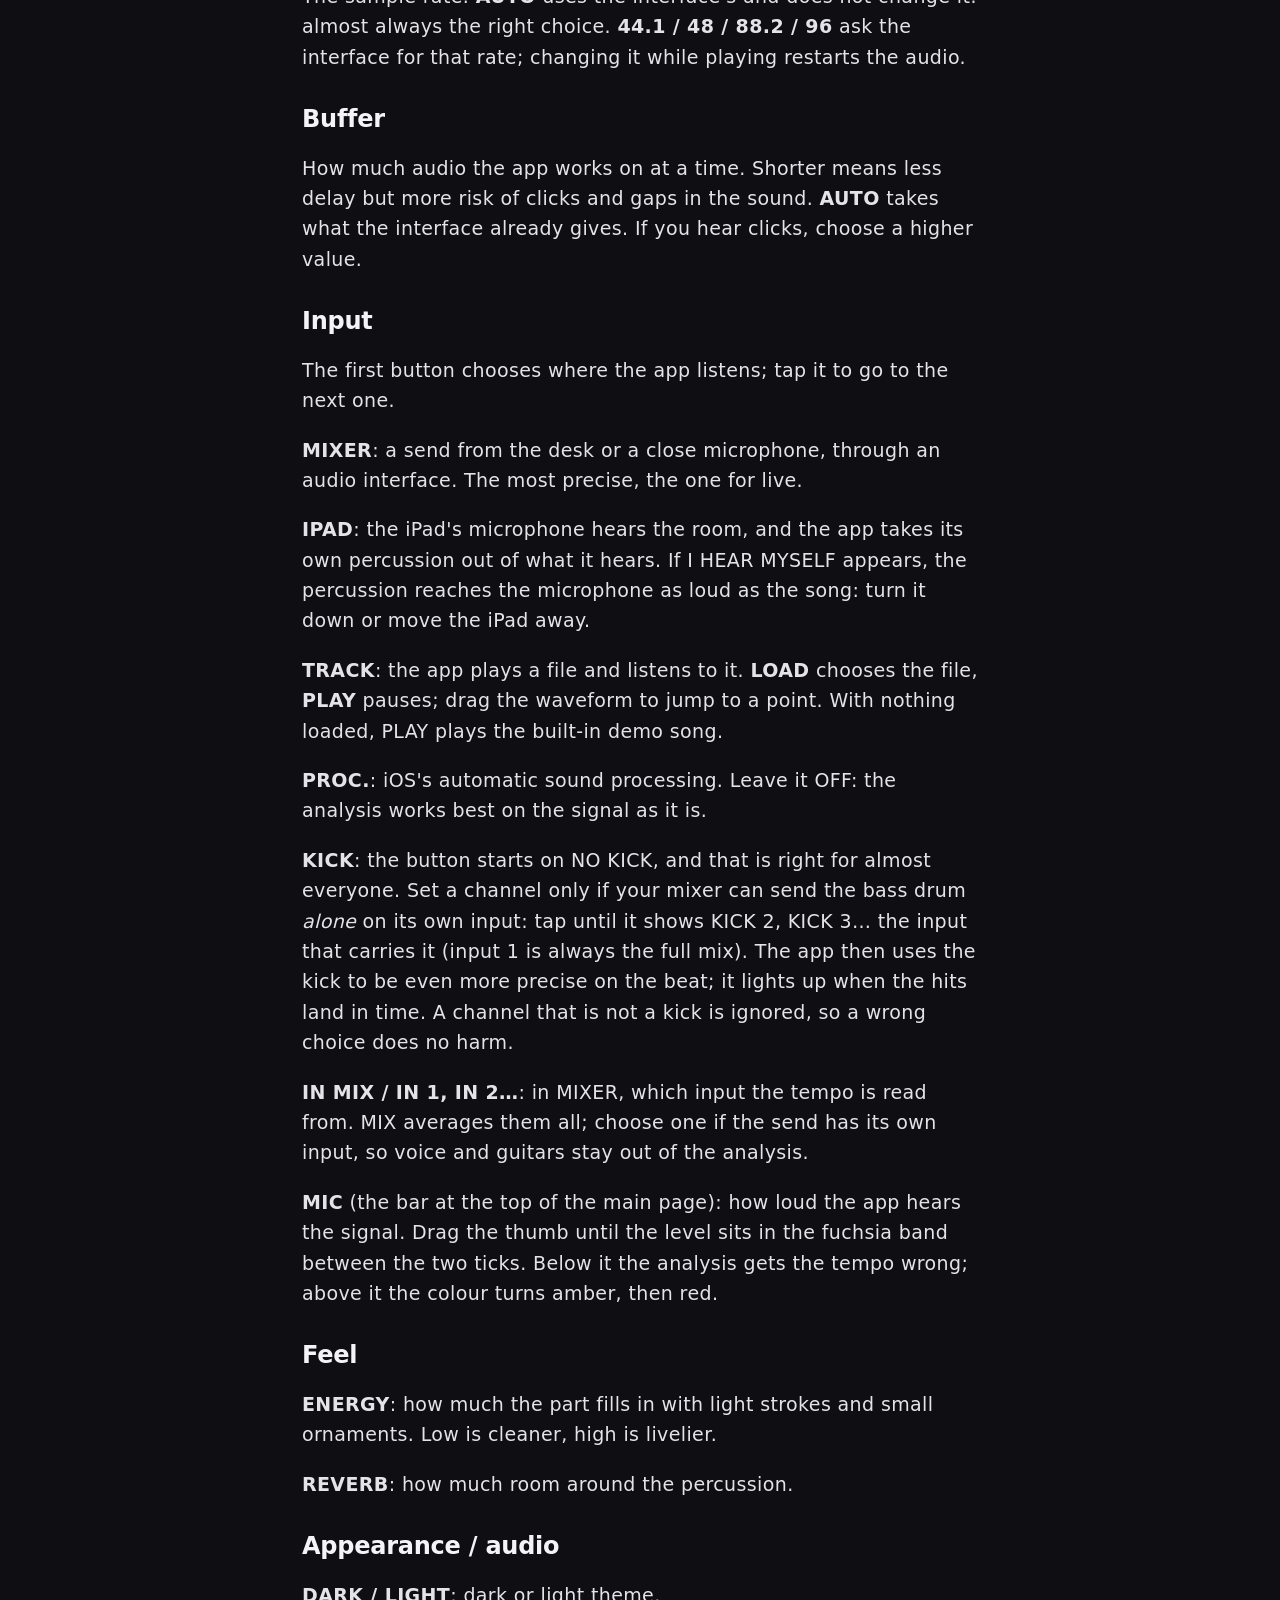
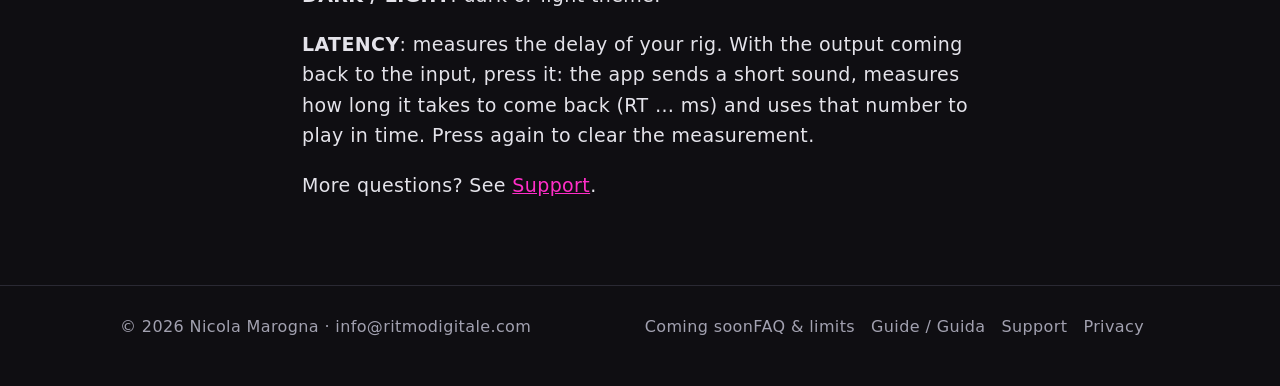
==== commit a914b5e2: "Add bilingual FAQs with current limitations and practical guidance" ====
--- a/guide/index.html
+++ b/guide/index.html
@@ -10,17 +10,18 @@
 <meta property="og:type" content="website">
 <meta property="og:title" content="Settings guide — Virtual Percussionist">
 <meta property="og:description" content="Inputs, tempo, lock, levels and controls. How to use MIXER, IPAD and TRACK, in real time.">
-<meta property="og:image" content="https://virtualpercussionist.it/assets/og.png?v=brand2">
+<meta property="og:image" content="https://virtualpercussionist.it/assets/og.png?v=brand3">
 <meta name="twitter:card" content="summary_large_image">
 <link rel="icon" type="image/png" href="../favicon.png?v=brand2">
 <link rel="apple-touch-icon" href="../apple-touch-icon.png?v=brand2">
-<link rel="stylesheet" href="../style.css?v=brand2">
+<link rel="stylesheet" href="../style.css?v=faq1">
 <script src="../lang.js?v=brand3"></script>
 </head>
 <body>
 <header class="top">
   <a class="brand" href="../"><img src="../assets/mark.png?v=brand2" width="32" height="32" alt=""><span>VIRTUAL PERCUSSIONIST</span></a>
   <nav>
+    <a href="../faq/"><span class="en">FAQ / Limits</span><span class="it">FAQ / Limiti</span></a>
     <a href="../guide/"><span class="en">Guide</span><span class="it">Guida</span></a>
     <a href="../support/"><span class="en">Support</span><span class="it">Assistenza</span></a>
     <a href="../privacy/">Privacy</a>
@@ -110,7 +111,7 @@
 </main>
 <footer>
   <div>&copy; 2026 Nicola Marogna &middot; <a href="mailto:info@ritmodigitale.com">info@ritmodigitale.com</a></div>
-  <div><span class="store-link"><span class="en">Coming soon</span><span class="it">In arrivo</span></span><a href="../guide/">Guide / Guida</a><a href="../support/">Support</a><a href="../privacy/">Privacy</a></div>
+  <div><span class="store-link"><span class="en">Coming soon</span><span class="it">In arrivo</span></span><a href="../faq/"><span class="en">FAQ &amp; limits</span><span class="it">FAQ e limiti</span></a><a href="../guide/">Guide / Guida</a><a href="../support/">Support</a><a href="../privacy/">Privacy</a></div>
 </footer>
 </body>
 </html>
--- a/style.css
+++ b/style.css
@@ -18,12 +18,12 @@
 .wrap { max-width:1040px; margin:0 auto; padding-left:22px; padding-right:22px; }
 
 /* header */
-.top { position:sticky; top:0; z-index:5; display:flex; align-items:center; justify-content:space-between; gap:16px;
+.top { flex-wrap:wrap; position:sticky; top:0; z-index:5; display:flex; align-items:center; justify-content:space-between; gap:16px;
   padding:14px max(22px,calc((100vw - 1040px)/2)); background:rgba(15,14,18,.72); backdrop-filter:blur(14px); -webkit-backdrop-filter:blur(14px);
   border-bottom:1px solid rgba(255,255,255,.06); }
 .brand { display:flex; align-items:center; gap:10px; color:var(--text); text-decoration:none; font-weight:700; letter-spacing:.08em; font-size:15px; }
 .brand img { filter:drop-shadow(0 0 12px rgba(255,46,200,.25)); }
-.top nav { display:flex; align-items:center; gap:20px; font-size:16px; }
+.top nav { flex-wrap:wrap; display:flex; align-items:center; gap:20px; font-size:16px; }
 .top nav a { color:var(--mute); text-decoration:none; }
 .top nav a:hover { color:var(--text); }
 .lang { display:inline-flex; border:1px solid var(--line); border-radius:999px; overflow:hidden; }
@@ -130,3 +130,24 @@
 html.js.lang-en .en, html.js.lang-it .it { display:revert; }
 
 @media (prefers-reduced-motion:reduce) { *, *::before, *::after { animation:none !important; } .beats i:nth-child(1) { background:var(--brand); } }
+
+/* FAQ uses native details for keyboard access without another script. */
+.faq-page { max-width:860px; }
+.faq-page [id] { scroll-margin-top:140px; }
+.faq-intro { padding:22px 24px; margin:24px 0; }
+.faq-intro p, .faq-invite p { margin:0; }
+.faq-limits { padding:0; }
+.faq-limits ul { padding-left:23px; }
+.faq-limits li { margin:13px 0; }
+.faq-toc { display:flex; flex-wrap:wrap; gap:10px; margin:30px 0 6px; }
+.faq-toc a { padding:7px 13px; border:1px solid var(--line); border-radius:999px; text-decoration:none; font-size:16px; }
+.faq-group { padding:0; }
+.faq-item { margin:12px 0; border:1px solid var(--line); border-radius:16px; background:rgba(255,255,255,.025); }
+.faq-item summary { padding:18px 22px; cursor:pointer; font-weight:650; line-height:1.45; }
+.faq-item summary::marker { color:var(--brand); }
+.faq-item summary:focus-visible { outline:2px solid var(--brand); outline-offset:3px; border-radius:14px; }
+.faq-item[open] { border-color:rgba(255,46,200,.38); }
+.faq-answer { padding:0 22px 18px; }
+.faq-answer p { margin:0; }
+.faq-invite p { color:var(--mute); margin-bottom:14px; }
+.top nav a[aria-current="page"] { color:var(--brand); }
